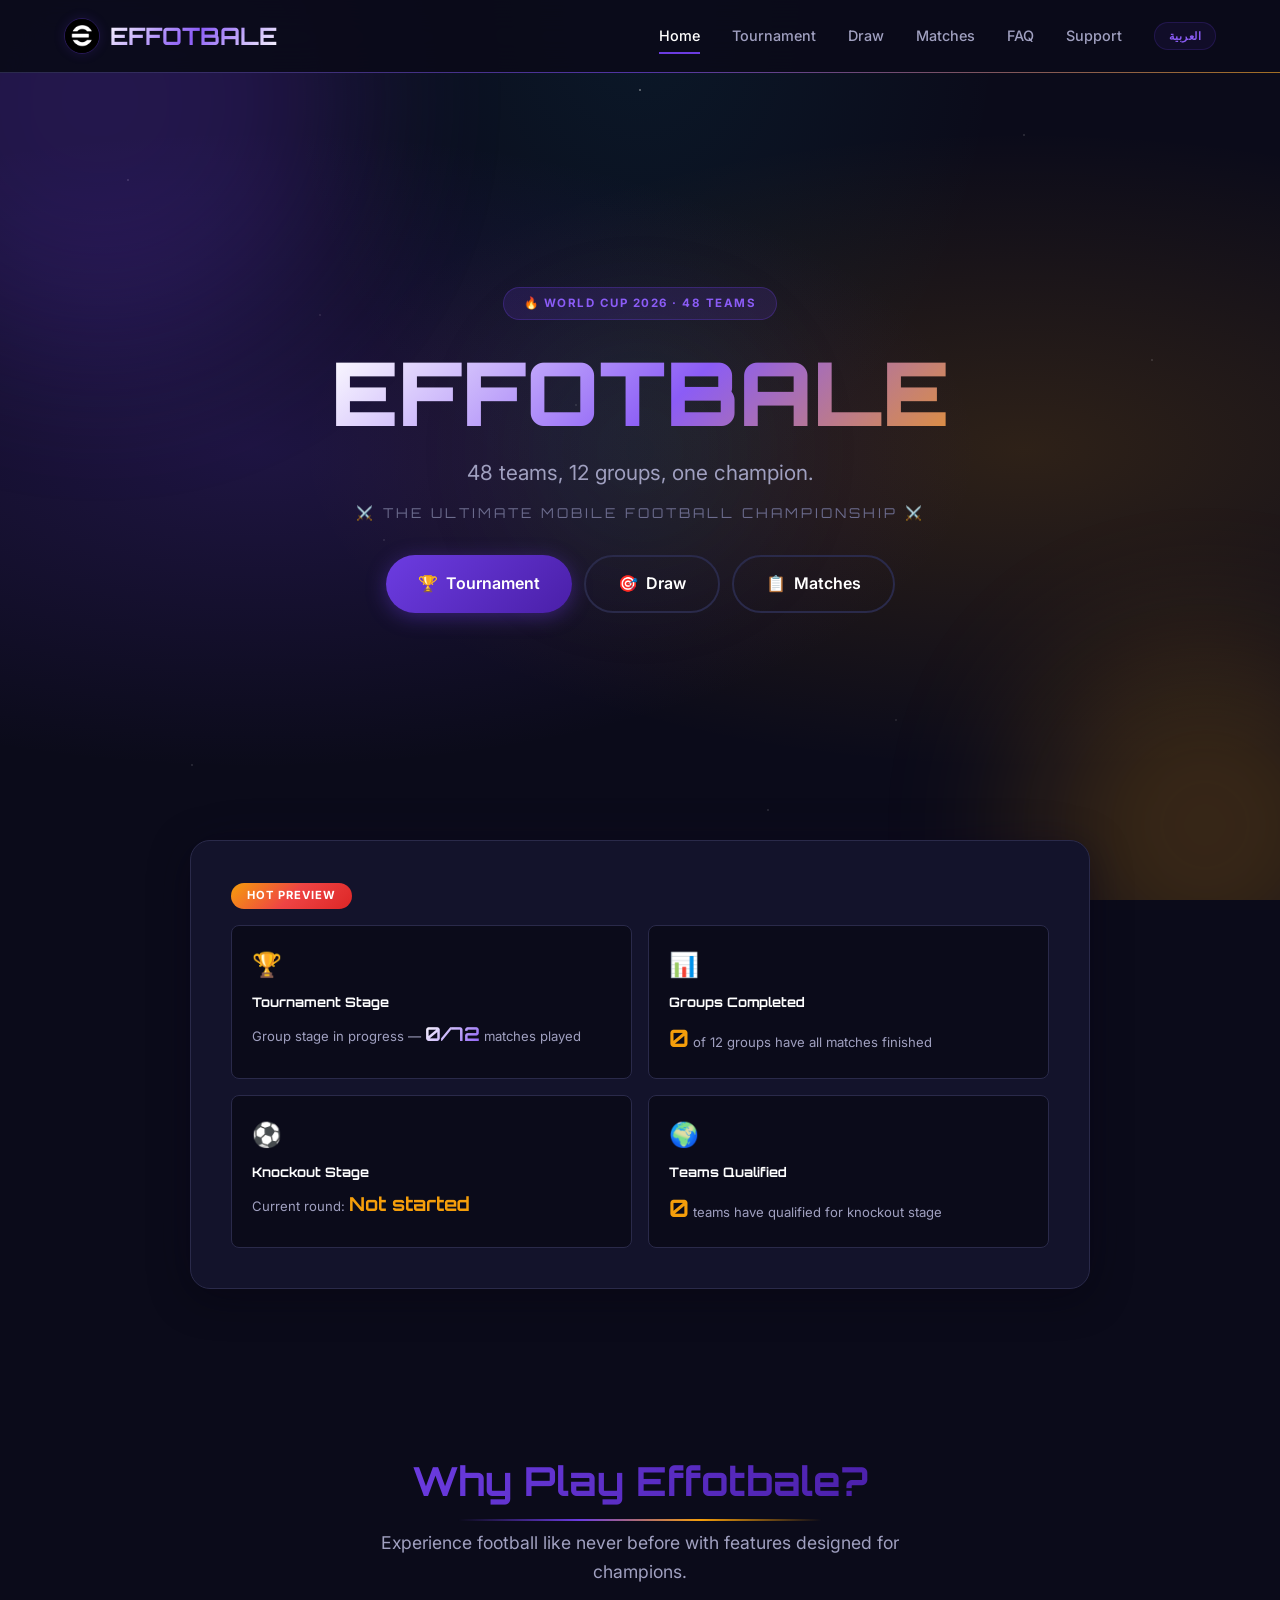
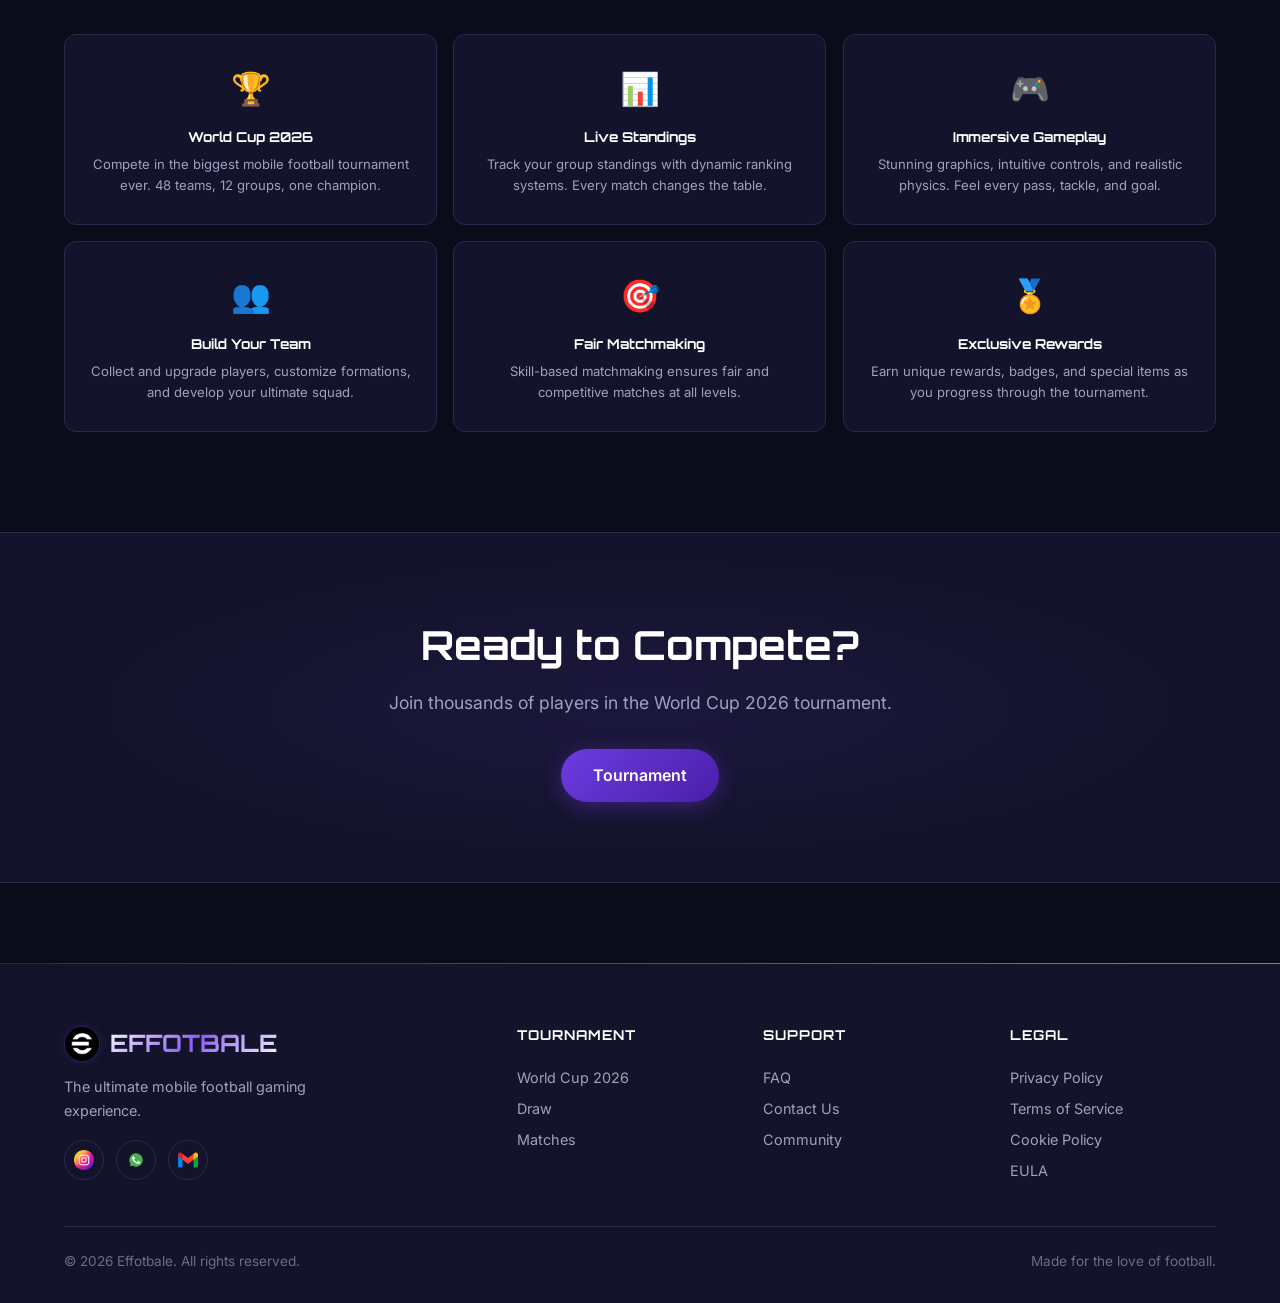
==== index.html @ e411f0b4 "gg" ====
<!DOCTYPE html>
<html lang="en">
<head>
  <meta charset="UTF-8">
  <meta name="viewport" content="width=device-width, initial-scale=1.0">
  <meta name="description" content="Effotbale - The ultimate mobile football game. Compete in the World Cup 2026 tournament.">
  <title>Effotbale - World Cup 2026</title>
  <link rel="stylesheet" href="css/style.css">
  <link rel="icon" href="images/site-logo.jpg">
  <style>
    .hp-hero {
      min-height: 100vh; display: flex; align-items: center; justify-content: center; text-align: center;
      position: relative; overflow: hidden;
      background:
        radial-gradient(ellipse at 20% 50%, rgba(108,60,225,0.2) 0%, transparent 50%),
        radial-gradient(ellipse at 80% 50%, rgba(245,158,11,0.15) 0%, transparent 50%),
        radial-gradient(ellipse at 50% 0%, rgba(6,182,212,0.08) 0%, transparent 40%),
        var(--bg-dark);
    }
    .hp-hero::before {
      content: ''; position: absolute; inset: 0;
      background-image:
        radial-gradient(1px 1px at 10% 20%, rgba(255,255,255,0.5), transparent),
        radial-gradient(1px 1px at 30% 60%, rgba(255,255,255,0.3), transparent),
        radial-gradient(1.5px 1.5px at 50% 10%, rgba(255,255,255,0.6), transparent),
        radial-gradient(1px 1px at 70% 80%, rgba(255,255,255,0.3), transparent),
        radial-gradient(1px 1px at 90% 40%, rgba(255,255,255,0.4), transparent),
        radial-gradient(1.5px 1.5px at 15% 85%, rgba(255,255,255,0.2), transparent),
        radial-gradient(1px 1px at 45% 45%, rgba(255,255,255,0.3), transparent),
        radial-gradient(1px 1px at 80% 15%, rgba(255,255,255,0.4), transparent),
        radial-gradient(1.5px 1.5px at 60% 90%, rgba(255,255,255,0.2), transparent),
        radial-gradient(1px 1px at 25% 35%, rgba(255,255,255,0.3), transparent);
      animation: bgPan 30s linear infinite;
      pointer-events: none; z-index: 1;
    }
    .hp-hero .container { position: relative; z-index: 3; }
    .hp-hero h1 {
      font-family: 'Orbitron', sans-serif;
      font-size: clamp(2.5rem, 8vw, 5.5rem); font-weight: 900; line-height: 1.1; margin-bottom: 16px;
      background: linear-gradient(135deg, #fff 0%, var(--primary-light) 30%, var(--secondary) 60%, #fff 100%);
      background-size: 200% auto;
      -webkit-background-clip: text; -webkit-text-fill-color: transparent; background-clip: text;
      animation: shimmerText 4s linear infinite;
    }
    .hp-hero .hero-subtitle {
      font-size: clamp(1rem, 2.5vw, 1.3rem); color: var(--text-secondary); max-width: 600px; margin: 0 auto 12px;
    }
    .hp-hero .hero-tagline {
      font-size: clamp(0.7rem, 1.5vw, 0.85rem);
      color: var(--text-muted);
      margin-bottom: 32px;
      letter-spacing: 3px;
      text-transform: uppercase;
      font-family: 'Orbitron', sans-serif;
    }
    .hp-hero .glow-orb { position: absolute; border-radius: 50%; filter: blur(80px); pointer-events: none; z-index: 1; }
    .hp-hero .glow-orb.g1 { width: 500px; height: 500px; background: var(--primary); top: -150px; left: -150px; opacity: 0.25; animation: float 8s ease-in-out infinite; }
    .hp-hero .glow-orb.g2 { width: 350px; height: 350px; background: var(--secondary); bottom: -100px; right: -100px; opacity: 0.2; animation: float 10s ease-in-out infinite reverse; }
    .hp-hero .glow-orb.g3 { width: 200px; height: 200px; background: var(--accent); top: 50%; left: 50%; transform: translate(-50%,-50%); opacity: 0.1; animation: float 6s ease-in-out infinite; }
    .hp-hero .hero-badge {
      display: inline-flex; align-items: center; gap: 8px;
      background: rgba(108,60,225,0.15); border: 1px solid rgba(108,60,225,0.3);
      padding: 6px 20px; border-radius: 50px;
      font-size: 0.72rem; font-weight: 700; text-transform: uppercase; letter-spacing: 1.5px;
      color: var(--primary-light); margin-bottom: 24px;
      animation: glowPulse 3s ease-in-out infinite;
    }
    .hero-buttons { display: flex; gap: 12px; justify-content: center; flex-wrap: wrap; }
    .hero-buttons .btn { position: relative; overflow: hidden; }
    .hero-buttons .btn::after {
      content: ''; position: absolute; inset: 0;
      background: linear-gradient(90deg, transparent, rgba(255,255,255,0.1), transparent);
      transform: translateX(-100%);
    }
    .hero-buttons .btn:hover::after { transform: translateX(100%); transition: transform 0.6s ease; }
    .hot-preview {
      background: var(--bg-card); border: 1px solid var(--border-color); border-radius: var(--radius-lg);
      padding: 40px; margin: -60px auto 60px; max-width: 900px; position: relative; z-index: 4;
      animation: fadeSlideIn 0.6s ease 0.3s both;
      box-shadow: 0 8px 40px rgba(0,0,0,0.4), 0 0 60px rgba(108,60,225,0.05);
    }
    .hot-preview .hp-badge {
      display: inline-flex; align-items: center; gap: 6px;
      background: var(--gradient-fire); color: white; padding: 4px 16px;
      border-radius: 50px; font-size: 0.7rem; font-weight: 700;
      text-transform: uppercase; letter-spacing: 1px; margin-bottom: 16px;
    }
    .hot-preview .hp-grid { display: grid; grid-template-columns: 1fr 1fr; gap: 16px; }
    .hot-preview .hp-item {
      background: var(--bg-dark); border: 1px solid var(--border-color);
      border-radius: var(--radius-sm); padding: 20px;
      transition: all 0.3s ease; position: relative; overflow: hidden;
    }
    .hot-preview .hp-item::before {
      content: ''; position: absolute; top: 0; left: 0; right: 0; height: 2px;
      background: linear-gradient(90deg, transparent, var(--primary), transparent);
      transform: translateX(-100%); transition: transform 0.5s ease;
    }
    .hot-preview .hp-item:hover::before { transform: translateX(100%); }
    .hot-preview .hp-item:hover { border-color: var(--primary); transform: translateY(-3px); box-shadow: 0 8px 24px rgba(108,60,225,0.1); }
    .hot-preview .hp-item h4 { font-family: 'Orbitron', sans-serif; font-size: 0.82rem; margin-bottom: 6px; color: var(--text-primary); }
    .hot-preview .hp-item p { color: var(--text-secondary); font-size: 0.82rem; margin: 0; }
    .hot-preview .hp-item .hp-stat { color: var(--secondary); font-weight: 700; font-family: 'Orbitron', sans-serif; font-size: 1.2rem; }
    .hot-preview .hp-icon { font-size: 1.5rem; margin-bottom: 8px; display: block; }
    .hp-features-alt {
      display: grid; grid-template-columns: repeat(3, 1fr); gap: 16px; margin-top: 32px;
    }
    .hp-features-alt .hp-fa-item {
      background: var(--bg-card); border: 1px solid var(--border-color); border-radius: var(--radius-md);
      padding: 28px 20px; text-align: center;
      transition: transform 0.3s ease, box-shadow 0.3s ease, border-color 0.3s ease;
      position: relative; overflow: hidden;
    }
    .hp-features-alt .hp-fa-item::after {
      content: ''; position: absolute; top: -50%; left: -50%; width: 200%; height: 200%;
      background: radial-gradient(circle, rgba(108,60,225,0.05) 0%, transparent 60%);
      opacity: 0; transition: opacity 0.3s ease;
    }
    .hp-features-alt .hp-fa-item:hover::after { opacity: 1; }
    .hp-features-alt .hp-fa-item:hover { border-color: var(--primary); transform: translateY(-6px); box-shadow: 0 12px 40px rgba(108,60,225,0.15); }
    .hp-features-alt .hp-fa-icon { font-size: 2rem; margin-bottom: 12px; display: block; position: relative; z-index: 1; }
    .hp-features-alt .hp-fa-item h4 { font-family: 'Orbitron', sans-serif; font-size: 0.85rem; margin-bottom: 6px; position: relative; z-index: 1; }
    .hp-features-alt .hp-fa-item p { color: var(--text-secondary); font-size: 0.82rem; margin: 0; position: relative; z-index: 1; }
    .cta-section { position: relative; overflow: hidden; }
    .cta-section::before {
      content: ''; position: absolute; inset: 0;
      background: radial-gradient(ellipse at center, rgba(108,60,225,0.1) 0%, transparent 60%);
      animation: glowPulse 4s ease-in-out infinite;
    }
    .cta-section .container { position: relative; z-index: 1; }
    @media (max-width: 768px) {
      .hot-preview .hp-grid, .hp-features-alt { grid-template-columns: 1fr; }
      .hot-preview { padding: 24px; margin-top: -40px; }
      .hp-hero .glow-orb.g1 { width: 300px; height: 300px; }
      .hp-hero .glow-orb.g2 { width: 200px; height: 200px; }
    }
  </style>
</head>
<body>
  <a href="#main-content" class="skip-link">Skip to main content</a>

  <nav class="navbar" role="navigation" aria-label="Main navigation">
    <div class="container">
      <a href="index.html" class="nav-logo" aria-label="Effotbale Home">
        <img src="images/site-logo.jpg" alt="Effotbale" class="nav-logo-img">
        <span class="nav-logo-text">EFFOTBALE</span>
      </a>
      <div class="nav-links" id="navLinks">
        <a href="index.html" class="active" data-i18n="nav.home">Home</a>
        <a href="tournament.html" data-i18n="nav.tournament">Tournament</a>
        <a href="draw.html" data-i18n="nav.draw">Draw</a>
        <a href="classement.html" data-i18n="nav.matches">Matches</a>
        <a href="faq.html" data-i18n="nav.faq">FAQ</a>
        <a href="support.html" data-i18n="nav.support">Support</a>
        <span class="nav-links-right">
          <button class="lang-toggle" id="langToggle">العربية</button>
        </span>
      </div>
      <button class="mobile-toggle" id="mobileToggle" aria-label="Toggle navigation menu" aria-expanded="false">
        <span></span><span></span><span></span>
      </button>
    </div>
  </nav>

  <main id="main-content" class="page-fade">
    <section class="hp-hero" aria-label="Hero section">
      <div class="glow-orb g1"></div>
      <div class="glow-orb g2"></div>
      <div class="glow-orb g3"></div>
      <div class="container">
        <div class="hero-badge anim-scale-in">🔥 WORLD CUP 2026 · 48 TEAMS</div>
        <h1 class="anim-tilt-in">EFFOTBALE</h1>
        <p class="hero-subtitle anim-slide-up stagger-1" data-i18n="tournament.subtitle">48 teams, 12 groups, one champion.</p>
        <p class="hero-tagline anim-fade-slide stagger-2">⚔️ The Ultimate Mobile Football Championship ⚔️</p>
        <div class="hero-buttons anim-slide-up stagger-3">
          <a href="tournament.html" class="btn btn-primary">🏆 <span data-i18n="nav.tournament">View Tournament</span></a>
          <a href="draw.html" class="btn btn-secondary">🎯 <span data-i18n="nav.draw">View Draw</span></a>
          <a href="classement.html" class="btn btn-secondary" style="background:transparent;border-color:var(--border-color);">📋 <span data-i18n="nav.matches">Matches</span></a>
        </div>
      </div>
    </section>

    <section class="container hot-preview reveal" aria-label="Hot preview" id="hotPreviewSection">
      <div class="hp-badge" data-i18n="hotPreview">🔥 HOT PREVIEW</div>
        <div class="hp-grid reveal-stagger" id="hotPreviewGrid">
        <div class="hp-item anim-slide-up card-hover-glow">
          <span class="hp-icon">🏆</span>
          <h4 data-i18n="hpTournament">Tournament Stage</h4>
          <p><span data-i18n="hpGroupProgress">Group stage in progress</span> — <span class="hp-stat stat-number" id="hpGroupProgress">0/72</span> <span data-i18n="hpMatchesPlayed">matches played</span></p>
        </div>
        <div class="hp-item anim-slide-up stagger-1 card-hover-glow">
          <span class="hp-icon">📊</span>
          <h4 data-i18n="hpGroupsDone">Groups Completed</h4>
          <p><span class="hp-stat" id="hpFinishedGroups" style="font-size:1.5rem;">0</span> <span data-i18n="hpGroupsOf">of 12 groups</span></p>
        </div>
        <div class="hp-item anim-slide-up stagger-2 card-hover-glow">
          <span class="hp-icon">⚽</span>
          <h4 data-i18n="hpKnockout">Knockout Stage</h4>
          <p><span data-i18n="hpKnockoutRound">Current round</span>: <span class="hp-stat" id="hpKnockoutRound">Not started</span></p>
        </div>
        <div class="hp-item anim-slide-up stagger-3 card-hover-glow">
          <span class="hp-icon">🌍</span>
          <h4 data-i18n="hpTeamsQualified">Teams Qualified</h4>
          <p><span class="hp-stat" id="hpQualifiedTeams" style="font-size:1.5rem;">0</span> <span data-i18n="hpTeamsQualifiedDesc">qualified</span></p>
        </div>
      </div>
    </section>

    <section class="features" aria-label="Game features">
      <div class="container">
        <h2 class="section-title" data-i18n="features.title">Why Play Effotbale?</h2>
        <p class="section-subtitle" data-i18n="features.subtitle">Experience football like never before with features designed for champions.</p>
        <div class="hp-features-alt">
          <div class="hp-fa-item anim-tilt-in card-hover-glow"><div class="hp-fa-icon">🏆</div><h4 data-i18n="tournament.title">World Cup 2026</h4><p>Compete in the biggest mobile football tournament ever. 48 teams, 12 groups, one champion.</p></div>
          <div class="hp-fa-item anim-tilt-in stagger-1 card-hover-glow"><div class="hp-fa-icon">📊</div><h4>Live Standings</h4><p>Track your group standings with dynamic ranking systems. Every match changes the table.</p></div>
          <div class="hp-fa-item anim-tilt-in stagger-2 card-hover-glow"><div class="hp-fa-icon">🎮</div><h4>Immersive Gameplay</h4><p>Stunning graphics, intuitive controls, and realistic physics. Feel every pass, tackle, and goal.</p></div>
          <div class="hp-fa-item anim-tilt-in stagger-3 card-hover-glow"><div class="hp-fa-icon">👥</div><h4>Build Your Team</h4><p>Collect and upgrade players, customize formations, and develop your ultimate squad.</p></div>
          <div class="hp-fa-item anim-tilt-in stagger-4 card-hover-glow"><div class="hp-fa-icon">🎯</div><h4>Fair Matchmaking</h4><p>Skill-based matchmaking ensures fair and competitive matches at all levels.</p></div>
          <div class="hp-fa-item anim-tilt-in stagger-5 card-hover-glow"><div class="hp-fa-icon">🏅</div><h4>Exclusive Rewards</h4><p>Earn unique rewards, badges, and special items as you progress through the tournament.</p></div>
        </div>
      </div>
    </section>

    <section class="cta-section reveal" aria-label="Call to action">
      <div class="container">
        <h2 class="anim-fade-slide" data-i18n="cta.title">Ready to Compete?</h2>
        <p class="anim-fade-slide stagger-1" data-i18n="cta.desc">Join thousands of players in the World Cup 2026 tournament.</p>
        <a href="tournament.html" class="btn btn-primary anim-pulse-glow" style="animation:scalePulse 2s ease-in-out infinite;" data-i18n="nav.tournament">🏆 View Tournament</a>
      </div>
    </section>
  </main>

  <footer class="footer" role="contentinfo">
    <div class="container">
      <div class="footer-grid">
        <div class="footer-brand">
          <a href="index.html" class="nav-logo"><img src="images/site-logo.jpg" alt="Effotbale" class="nav-logo-img"> <span class="nav-logo-text">EFFOTBALE</span></a>
          <p>The ultimate mobile football gaming experience.</p>
          <div class="footer-social">
            <a href="https://instagram.com/mr_gt100" target="_blank" rel="noopener" aria-label="Instagram"><img src="images/instagram.png" alt="Instagram" style="width:20px;height:20px;border-radius:4px;"></a>
            <a href="https://wa.me/212783860620" target="_blank" rel="noopener" aria-label="WhatsApp"><img src="images/whatsapp.png" alt="WhatsApp" style="width:20px;height:20px;border-radius:4px;"></a>
            <a href="mailto:esportsma2026@gmail.com" aria-label="Gmail"><img src="images/gmail.png" alt="Gmail" style="width:20px;height:20px;border-radius:4px;"></a>
          </div>
        </div>
        <div class="footer-links">
          <h4 data-i18n="nav.tournament">Tournament</h4>
          <a href="tournament.html">World Cup 2026</a>
          <a href="draw.html" data-i18n="nav.draw">Draw</a>
          <a href="classement.html" data-i18n="nav.matches">Matches</a>
        </div>
        <div class="footer-links">
          <h4 data-i18n="nav.support">Support</h4>
          <a href="faq.html" data-i18n="nav.faq">FAQ</a>
          <a href="support.html">Contact Us</a>
          <a href="#">Community</a>
        </div>
        <div class="footer-links">
          <h4>Legal</h4>
          <a href="#">Privacy Policy</a>
          <a href="#">Terms of Service</a>
          <a href="#">Cookie Policy</a>
          <a href="#">EULA</a>
        </div>
      </div>
      <div class="footer-bottom">
        <p>&copy; 2026 Effotbale. <span data-i18n="footer.rights">All rights reserved.</span></p>
        <p data-i18n="footer.tagline">Made for the love of football.</p>
      </div>
    </div>
  </footer>

  <script src="js/languages.js"></script>
  <script src="js/db.js"></script>
  <script src="js/main.js"></script>
  <script src="js/effects.js"></script>
  <script>
    (function () {
      function t(key) {
        return typeof EffotbaleLang !== 'undefined' ? EffotbaleLang.t(key) : key;
      }

      function updateHotPreview() {
        var matches = EffotbaleDB.getMatchResults();
        var draw = EffotbaleDB.getDraw();
        var ko = EffotbaleDB.getKnockoutData();
        var lang = typeof EffotbaleLang !== 'undefined' ? EffotbaleLang.getLang() : 'en';

        var totalPlayed = matches.filter(function (m) { return m.status === 'finished'; }).length;
        document.getElementById('hpGroupProgress').textContent = totalPlayed + '/72';

        if (draw) {
          var groupKeys = Object.keys(draw).sort();
          var finishedGroups = 0;
          groupKeys.forEach(function (key) {
            var gMatches = matches.filter(function (m) { return m.group === key; });
            if (gMatches.length > 0 && gMatches.every(function (m) { return m.status === 'finished'; })) {
              finishedGroups++;
            }
          });
          document.getElementById('hpFinishedGroups').textContent = finishedGroups;
          if (finishedGroups === 12) {
            ko = EffotbaleDB.computeKnockoutProgression();
          }
        }

        var roundMap = {
          r32: lang === 'ar' ? 'دور الـ32' : 'Round of 32',
          r16: lang === 'ar' ? 'دور الـ16' : 'Round of 16',
          qf: lang === 'ar' ? 'ربع النهائي' : 'Quarter Finals',
          sf: lang === 'ar' ? 'نصف النهائي' : 'Semi Finals',
          final: lang === 'ar' ? 'النهائي' : 'Final'
        };
        var currentRound = t('hpNotStarted');
        var qualified = 0;
        var roundTeamCount = { r32: 32, r16: 16, qf: 8, sf: 4, final: 2 };
        if (ko) {
          var order = ['r32', 'r16', 'qf', 'sf', 'final'];
          for (var i = 0; i < order.length; i++) {
            if (ko[order[i]] && ko[order[i]].length > 0) {
              currentRound = roundMap[order[i]];
              qualified = roundTeamCount[order[i]] || (ko[order[i]].length * 2);
              var allDone = ko[order[i]].every(function (m) { return m.status === 'finished'; });
              if (allDone && i < order.length - 1 && ko[order[i + 1]]) { continue; }
              break;
            }
          }
        }
        document.getElementById('hpKnockoutRound').textContent = currentRound;

        var qt = EffotbaleDB.getQualifiedTeams();
        document.getElementById('hpQualifiedTeams').textContent = qt ? qt.totalQualified : 0;
      }

      updateHotPreview();
      setInterval(updateHotPreview, 5000);
      document.addEventListener('languageChanged', updateHotPreview);
      document.addEventListener('effotbaleUpdate', updateHotPreview);
      window.addEventListener('storage', function (e) {
        if (e.key && e.key.indexOf('effotbale_') === 0) updateHotPreview();
      });
    })();
  </script>
</body>
</html>
---- css/style.css ----
@import url('https://fonts.googleapis.com/css2?family=Inter:wght@300;400;500;600;700;800;900&family=Orbitron:wght@400;500;600;700;800;900&family=Press+Start+2P&display=swap');

:root {
  --primary: #6C3CE1;
  --primary-dark: #4A1FA8;
  --primary-light: #8B5CF6;
  --secondary: #F59E0B;
  --secondary-dark: #D97706;
  --accent: #10B981;
  --accent-glow: rgba(16, 185, 129, 0.3);
  --bg-dark: #0B0B1A;
  --bg-card: #13132B;
  --bg-card-hover: #1A1A3A;
  --bg-nav: rgba(11, 11, 26, 0.95);
  --text-primary: #FFFFFF;
  --text-secondary: #A0A0C0;
  --text-muted: #6B6B8D;
  --border-color: #2A2A4A;
  --border-glow: rgba(108, 60, 225, 0.3);
  --danger: #EF4444;
  --success: #10B981;
  --warning: #F59E0B;
  --gradient-1: linear-gradient(135deg, #6C3CE1, #4A1FA8);
  --gradient-2: linear-gradient(135deg, #F59E0B, #EF4444);
  --gradient-3: linear-gradient(135deg, #10B981, #6C3CE1);
  --gradient-hero: linear-gradient(135deg, #0B0B1A 0%, #1A0A3A 50%, #0B0B1A 100%);
  --gradient-fire: linear-gradient(135deg, #F59E0B, #EF4444, #DC2626);
  --gradient-neon: linear-gradient(135deg, #06B6D4, #8B5CF6);
  --shadow-card: 0 4px 24px rgba(0, 0, 0, 0.3);
  --shadow-glow: 0 0 30px rgba(108, 60, 225, 0.15);
  --shadow-glow-gold: 0 0 30px rgba(245, 158, 11, 0.2);
  --radius-sm: 8px;
  --radius-md: 12px;
  --radius-lg: 20px;
  --radius-xl: 28px;
  --transition: all 0.3s cubic-bezier(0.4, 0, 0.2, 1);
}

*, *::before, *::after {
  margin: 0;
  padding: 0;
  box-sizing: border-box;
}

html {
  scroll-behavior: smooth;
  font-size: 16px;
}

body {
  font-family: 'Inter', sans-serif;
  background: var(--bg-dark);
  color: var(--text-primary);
  line-height: 1.6;
  overflow-x: hidden;
  min-height: 100vh;
  position: relative;
}
body::before {
  content: '';
  position: fixed;
  top: 0; left: 0; right: 0; bottom: 0;
  background:
    radial-gradient(circle at 15% 20%, rgba(108, 60, 225, 0.03) 0%, transparent 50%),
    radial-gradient(circle at 85% 80%, rgba(245, 158, 11, 0.02) 0%, transparent 50%);
  pointer-events: none;
  z-index: 0;
}

a {
  text-decoration: none;
  color: inherit;
}

ul { list-style: none; }

img { max-width: 100%; display: block; }

.container {
  max-width: 1200px;
  margin: 0 auto;
  padding: 0 24px;
}

.section-title {
  font-family: 'Orbitron', sans-serif;
  font-size: 2.5rem;
  font-weight: 700;
  text-align: center;
  margin-bottom: 1rem;
  background: var(--gradient-1);
  -webkit-background-clip: text;
  -webkit-text-fill-color: transparent;
  background-clip: text;
  position: relative;
  display: inline-block;
  left: 50%;
  transform: translateX(-50%);
}
.section-title::after {
  content: '';
  position: absolute;
  bottom: -8px;
  left: 10%;
  right: 10%;
  height: 2px;
  background: linear-gradient(90deg, transparent, var(--primary), var(--secondary), transparent);
  border-radius: 2px;
}

.section-subtitle {
  text-align: center;
  color: var(--text-secondary);
  font-size: 1.1rem;
  margin-bottom: 3rem;
  max-width: 600px;
  margin-left: auto;
  margin-right: auto;
}

.btn {
  display: inline-flex;
  align-items: center;
  gap: 8px;
  padding: 14px 32px;
  border-radius: 50px;
  font-family: 'Inter', sans-serif;
  font-weight: 600;
  font-size: 1rem;
  cursor: pointer;
  transition: var(--transition);
  border: none;
  text-decoration: none;
}

.btn-primary {
  background: var(--gradient-1);
  color: white;
  box-shadow: 0 4px 20px rgba(108, 60, 225, 0.4);
}

.btn-primary:hover {
  transform: translateY(-2px);
  box-shadow: 0 8px 30px rgba(108, 60, 225, 0.6);
}

.btn-secondary {
  background: transparent;
  color: var(--text-primary);
  border: 2px solid var(--border-color);
}

.btn-secondary:hover {
  border-color: var(--primary);
  background: rgba(108, 60, 225, 0.1);
}

.btn-gold {
  background: var(--gradient-2);
  color: white;
  box-shadow: 0 4px 20px rgba(245, 158, 11, 0.4);
}

.btn-gold:hover {
  transform: translateY(-2px);
  box-shadow: 0 8px 30px rgba(245, 158, 11, 0.6);
}

.btn-sm {
  padding: 8px 20px;
  font-size: 0.875rem;
}

/* Navbar */
.navbar {
  position: fixed;
  top: 0;
  left: 0;
  right: 0;
  z-index: 1000;
  background: var(--bg-nav);
  backdrop-filter: blur(20px);
  -webkit-backdrop-filter: blur(20px);
  border-bottom: 1px solid var(--border-color);
  transition: var(--transition);
}
.navbar::before {
  content: '';
  position: absolute;
  bottom: -1px;
  left: 0;
  right: 0;
  height: 1px;
  background: linear-gradient(90deg, transparent, var(--primary), var(--secondary), var(--primary), transparent);
  background-size: 200% 100%;
  animation: shimmerText 4s linear infinite;
  opacity: 0.6;
}

.navbar .container {
  display: flex;
  align-items: center;
  justify-content: space-between;
  height: 72px;
}

.nav-logo {
  display: flex;
  align-items: center;
  gap: 10px;
  font-family: 'Orbitron', sans-serif;
  font-weight: 700;
  font-size: 1.5rem;
  color: var(--text-primary);
  transition: transform 0.3s ease;
}
.nav-logo:hover {
  transform: scale(1.03);
}
.nav-logo:hover .nav-logo-img {
  box-shadow: 0 0 20px rgba(108, 60, 225, 0.4);
  border-color: var(--primary);
}
.nav-logo-text {
  background: linear-gradient(135deg, #fff 0%, var(--primary-light) 50%, #fff 100%);
  -webkit-background-clip: text;
  -webkit-text-fill-color: transparent;
  background-clip: text;
}

.nav-logo .logo-icon {
  width: 40px;
  height: 40px;
  background: var(--gradient-1);
  border-radius: var(--radius-sm);
  display: flex;
  align-items: center;
  justify-content: center;
  font-size: 1.2rem;
}

.nav-links {
  display: flex;
  align-items: center;
  gap: 32px;
}

.nav-links a {
  color: var(--text-secondary);
  font-weight: 500;
  font-size: 0.9rem;
  transition: var(--transition);
  position: relative;
  padding: 4px 0;
}

.nav-links a::after {
  content: '';
  position: absolute;
  bottom: -2px;
  left: 0;
  width: 0;
  height: 2px;
  background: var(--primary);
  transition: var(--transition);
}

.nav-links a:hover,
.nav-links a.active {
  color: var(--text-primary);
}

.nav-links a:hover::after,
.nav-links a.active::after {
  width: 100%;
}

.nav-download {
  background: var(--gradient-1);
  color: white !important;
  padding: 10px 24px !important;
  border-radius: 50px;
  font-weight: 600 !important;
}

.nav-download::after { display: none !important; }

.nav-download:hover {
  transform: translateY(-2px);
  box-shadow: 0 4px 20px rgba(108, 60, 225, 0.4);
}

.mobile-toggle {
  display: none;
  flex-direction: column;
  gap: 5px;
  cursor: pointer;
  background: none;
  border: none;
  padding: 6px;
  border-radius: 6px;
  transition: var(--transition);
}
.mobile-toggle:hover {
  background: rgba(108,60,225,0.1);
}
.mobile-toggle span {
  width: 28px;
  height: 2px;
  background: var(--text-primary);
  transition: var(--transition);
  border-radius: 2px;
}

/* Footer */
.footer {
  background: var(--bg-card);
  border-top: 1px solid var(--border-color);
  padding: 60px 0 30px;
  margin-top: 80px;
  position: relative;
}
.footer::before {
  content: '';
  position: absolute;
  top: -1px;
  left: 0;
  right: 0;
  height: 1px;
  background: linear-gradient(90deg, transparent, var(--primary), var(--secondary), var(--primary), transparent);
  background-size: 200% 100%;
  animation: shimmerText 4s linear infinite;
  opacity: 0.7;
}

.footer-grid {
  display: grid;
  grid-template-columns: 2fr 1fr 1fr 1fr;
  gap: 40px;
  margin-bottom: 40px;
}

.footer-brand p {
  color: var(--text-secondary);
  margin-top: 12px;
  font-size: 0.9rem;
  line-height: 1.7;
  max-width: 300px;
}

.footer h4 {
  font-family: 'Orbitron', sans-serif;
  font-size: 0.85rem;
  margin-bottom: 16px;
  color: var(--text-primary);
  text-transform: uppercase;
  letter-spacing: 1px;
}

.footer-links a {
  display: block;
  color: var(--text-secondary);
  font-size: 0.9rem;
  padding: 4px 0;
  transition: var(--transition);
}

.footer-links a:hover {
  color: var(--primary-light);
  padding-left: 4px;
}

.footer-social {
  display: flex;
  gap: 12px;
  margin-top: 16px;
}

.footer-social a {
  width: 40px;
  height: 40px;
  border-radius: 50%;
  border: 1px solid var(--border-color);
  display: flex;
  align-items: center;
  justify-content: center;
  color: var(--text-secondary);
  transition: var(--transition);
  font-size: 1rem;
  text-decoration: none;
}
.footer-social a img {
  transition: transform 0.3s ease;
}
.footer-social a:hover img {
  transform: scale(1.15);
}

.footer-social a:hover {
  border-color: var(--primary);
  color: var(--primary);
  background: rgba(108, 60, 225, 0.1);
  transform: translateY(-3px) scale(1.1);
  box-shadow: 0 4px 20px rgba(108, 60, 225, 0.2);
}

.footer-bottom {
  border-top: 1px solid var(--border-color);
  padding-top: 24px;
  display: flex;
  justify-content: space-between;
  align-items: center;
  flex-wrap: wrap;
  gap: 12px;
}

.footer-bottom p {
  color: var(--text-muted);
  font-size: 0.85rem;
}

/* Page Header */
.page-header {
  padding: 140px 0 60px;
  text-align: center;
  position: relative;
  overflow: hidden;
}
.page-header::before {
  content: '';
  position: absolute;
  top: -50%;
  left: -50%;
  width: 200%;
  height: 200%;
  background:
    radial-gradient(circle at 30% 50%, rgba(108, 60, 225, 0.12) 0%, transparent 50%),
    radial-gradient(circle at 70% 50%, rgba(245, 158, 11, 0.08) 0%, transparent 50%);
  animation: bgPan 8s ease-in-out infinite alternate;
  pointer-events: none;
}
.page-header::after {
  content: '';
  position: absolute;
  bottom: 0;
  left: 10%;
  right: 10%;
  height: 1px;
  background: linear-gradient(90deg, transparent, var(--primary), var(--secondary), transparent);
  opacity: 0.5;
}
.page-header h1 {
  font-family: 'Orbitron', sans-serif;
  font-size: 3rem;
  font-weight: 800;
  margin-bottom: 12px;
  position: relative;
  text-shadow: 0 0 40px rgba(108, 60, 225, 0.15);
}
.page-header p {
  color: var(--text-secondary);
  font-size: 1.1rem;
  max-width: 500px;
  margin: 0 auto;
  position: relative;
}

/* Hero Section */
.hero {
  min-height: 100vh;
  display: flex;
  align-items: center;
  padding: 120px 0 80px;
  position: relative;
  overflow: hidden;
  background: var(--gradient-hero);
}

.hero::before {
  content: '';
  position: absolute;
  top: 0;
  left: 0;
  right: 0;
  bottom: 0;
  background:
    radial-gradient(circle at 20% 50%, rgba(108, 60, 225, 0.15) 0%, transparent 50%),
    radial-gradient(circle at 80% 50%, rgba(245, 158, 11, 0.1) 0%, transparent 50%);
  pointer-events: none;
}

.hero-particles {
  position: absolute;
  top: 0;
  left: 0;
  right: 0;
  bottom: 0;
  overflow: hidden;
  pointer-events: none;
}

.hero-particle {
  position: absolute;
  width: 4px;
  height: 4px;
  background: var(--primary-light);
  border-radius: 50%;
  opacity: 0.3;
}

.hero .container {
  display: grid;
  grid-template-columns: 1fr 1fr;
  gap: 60px;
  align-items: center;
  position: relative;
  z-index: 1;
}

.hero-content h1 {
  font-family: 'Orbitron', sans-serif;
  font-size: 3.5rem;
  font-weight: 900;
  line-height: 1.15;
  margin-bottom: 20px;
}

.hero-content h1 span {
  background: var(--gradient-1);
  -webkit-background-clip: text;
  -webkit-text-fill-color: transparent;
  background-clip: text;
}

.hero-content p {
  color: var(--text-secondary);
  font-size: 1.15rem;
  line-height: 1.8;
  margin-bottom: 32px;
  max-width: 500px;
}

.hero-buttons {
  display: flex;
  gap: 16px;
  flex-wrap: wrap;
}

.hero-stats {
  display: flex;
  gap: 40px;
  margin-top: 40px;
  padding-top: 32px;
  border-top: 1px solid var(--border-color);
}

.hero-stat h3 {
  font-family: 'Orbitron', sans-serif;
  font-size: 2rem;
  font-weight: 700;
  color: var(--text-primary);
}

.hero-stat p {
  font-size: 0.85rem;
  color: var(--text-muted);
  margin: 0;
}

.hero-visual {
  display: flex;
  justify-content: center;
  align-items: center;
}

.hero-mockup {
  width: 340px;
  height: 520px;
  background: linear-gradient(145deg, var(--bg-card), #1E1E4A);
  border-radius: var(--radius-xl);
  border: 1px solid var(--border-color);
  display: flex;
  flex-direction: column;
  align-items: center;
  justify-content: center;
  gap: 16px;
  box-shadow: var(--shadow-glow), 0 20px 60px rgba(0, 0, 0, 0.4);
  position: relative;
  overflow: hidden;
}

.hero-mockup::before {
  content: '';
  position: absolute;
  top: -50%;
  left: -50%;
  width: 200%;
  height: 200%;
  background: conic-gradient(from 0deg, transparent, rgba(108, 60, 225, 0.1), transparent, rgba(245, 158, 11, 0.1), transparent);
  animation: rotate 8s linear infinite;
}

@keyframes rotate {
  to { transform: rotate(360deg); }
}

.hero-mockup-inner {
  position: relative;
  z-index: 1;
  text-align: center;
}

.hero-mockup-icon {
  font-size: 4rem;
  margin-bottom: 16px;
}

.hero-mockup h4 {
  font-family: 'Orbitron', sans-serif;
  font-size: 1.5rem;
}

.hero-mockup p {
  color: var(--text-secondary);
  font-size: 0.85rem;
}

/* Features Section */
.features {
  padding: 100px 0;
}

.features-grid {
  display: grid;
  grid-template-columns: repeat(3, 1fr);
  gap: 24px;
}

.feature-card {
  background: var(--bg-card);
  border: 1px solid var(--border-color);
  border-radius: var(--radius-md);
  padding: 32px;
  transition: all 0.4s ease;
  position: relative;
  overflow: hidden;
}
.feature-card::before {
  content: '';
  position: absolute;
  top: 0;
  left: 0;
  right: 0;
  height: 3px;
  background: var(--gradient-1);
  opacity: 0;
  transition: var(--transition);
}
.feature-card::after {
  content: '';
  position: absolute;
  top: -50%;
  left: -50%;
  width: 200%;
  height: 200%;
  background: radial-gradient(circle at var(--mouse-x, 50%) var(--mouse-y, 50%), rgba(108, 60, 225, 0.06) 0%, transparent 50%);
  opacity: 0;
  transition: opacity 0.3s ease;
  pointer-events: none;
}
.feature-card:hover::before {
  opacity: 1;
}
.feature-card:hover::after {
  opacity: 1;
}
.feature-card:hover {
  border-color: var(--primary);
  transform: translateY(-4px);
  box-shadow: var(--shadow-glow);
}

.feature-icon {
  width: 56px;
  height: 56px;
  border-radius: var(--radius-sm);
  background: rgba(108, 60, 225, 0.1);
  border: 1px solid rgba(108, 60, 225, 0.2);
  display: flex;
  align-items: center;
  justify-content: center;
  font-size: 1.5rem;
  margin-bottom: 20px;
}

.feature-card h3 {
  font-size: 1.2rem;
  font-weight: 600;
  margin-bottom: 8px;
}

.feature-card p {
  color: var(--text-secondary);
  font-size: 0.9rem;
  line-height: 1.7;
}

/* CTA Section */
.cta-section {
  padding: 80px 0;
  text-align: center;
  background: var(--bg-card);
  border-top: 1px solid var(--border-color);
  border-bottom: 1px solid var(--border-color);
  position: relative;
  overflow: hidden;
}
.cta-section::before {
  content: '';
  position: absolute;
  top: 0; left: 0; right: 0; bottom: 0;
  background: radial-gradient(ellipse at center, rgba(108, 60, 225, 0.06) 0%, transparent 70%);
  animation: glowPulse 4s ease-in-out infinite;
  pointer-events: none;
}
.cta-section h2 {
  font-family: 'Orbitron', sans-serif;
  font-size: 2.5rem;
  margin-bottom: 12px;
  position: relative;
}
.cta-section p {
  color: var(--text-secondary);
  margin-bottom: 32px;
  font-size: 1.1rem;
  position: relative;
}

.cta-buttons {
  display: flex;
  justify-content: center;
  gap: 16px;
  flex-wrap: wrap;
}

.store-btn {
  display: inline-flex;
  align-items: center;
  gap: 12px;
  padding: 14px 28px;
  background: white;
  color: #0B0B1A;
  border-radius: var(--radius-sm);
  font-weight: 600;
  transition: var(--transition);
}

.store-btn:hover {
  transform: translateY(-2px);
  box-shadow: 0 8px 30px rgba(255, 255, 255, 0.15);
}

.store-btn .store-icon {
  font-size: 1.5rem;
}

.store-btn .store-label {
  display: flex;
  flex-direction: column;
  align-items: flex-start;
}

.store-btn .store-label small {
  font-size: 0.65rem;
  font-weight: 400;
  opacity: 0.7;
  text-transform: uppercase;
  letter-spacing: 0.5px;
}

.store-btn .store-label span {
  font-size: 1.05rem;
  font-weight: 700;
}

/* Tournament Bracket */
.bracket-container {
  overflow-x: auto;
  padding: 20px 0;
}

.bracket {
  display: flex;
  gap: 24px;
  min-width: fit-content;
  padding: 20px;
}

.bracket-round {
  display: flex;
  flex-direction: column;
  gap: 16px;
  min-width: 220px;
}

.bracket-round-title {
  font-family: 'Orbitron', sans-serif;
  font-size: 0.8rem;
  text-transform: uppercase;
  letter-spacing: 1px;
  color: var(--text-muted);
  text-align: center;
  padding-bottom: 12px;
  border-bottom: 1px solid var(--border-color);
  margin-bottom: 8px;
}

.bracket-match {
  background: var(--bg-card);
  border: 1px solid var(--border-color);
  border-radius: var(--radius-sm);
  padding: 16px;
  transition: all 0.3s ease;
  cursor: pointer;
  position: relative;
  overflow: hidden;
}
.bracket-match::before {
  content: '';
  position: absolute;
  top: 0;
  left: 0;
  right: 0;
  height: 2px;
  background: linear-gradient(90deg, transparent, var(--primary), var(--secondary), transparent);
  opacity: 0;
  transition: var(--transition);
}
.bracket-match:hover::before {
  opacity: 1;
}
.bracket-match:hover {
  border-color: var(--primary);
  background: var(--bg-card-hover);
  box-shadow: var(--shadow-glow);
  transform: translateY(-2px) scale(1.02);
}

.bracket-match .match-teams {
  display: flex;
  flex-direction: column;
  gap: 8px;
}

.bracket-match .team {
  display: flex;
  align-items: center;
  justify-content: space-between;
  gap: 8px;
  font-size: 0.85rem;
}

.bracket-match .team.winner {
  color: var(--text-primary);
  font-weight: 600;
}

.bracket-match .team.loser {
  color: var(--text-muted);
}

.bracket-match .team .team-name {
  display: flex;
  align-items: center;
  gap: 8px;
}

.bracket-match .team .team-avatar {
  width: 24px;
  height: 24px;
  border-radius: 50%;
  background: var(--primary);
  display: flex;
  align-items: center;
  justify-content: center;
  font-size: 0.6rem;
  color: white;
  font-weight: 700;
}

.bracket-match .team .score {
  font-weight: 700;
  font-family: 'Orbitron', sans-serif;
  font-size: 0.85rem;
}

.bracket-match .match-info {
  display: flex;
  justify-content: space-between;
  align-items: center;
  margin-top: 8px;
  padding-top: 8px;
  border-top: 1px solid var(--border-color);
  font-size: 0.75rem;
  color: var(--text-muted);
}

.bracket-match .match-status {
  padding: 2px 10px;
  border-radius: 50px;
  font-size: 0.7rem;
  font-weight: 600;
  text-transform: uppercase;
}

.match-status.live {
  background: rgba(239, 68, 68, 0.15);
  color: var(--danger);
  animation: pulse 1.5s ease-in-out infinite;
}

.match-status.upcoming {
  background: rgba(245, 158, 11, 0.15);
  color: var(--warning);
}

.match-status.finished {
  background: rgba(16, 185, 129, 0.15);
  color: var(--success);
}

@keyframes pulse {
  0%, 100% { opacity: 1; }
  50% { opacity: 0.6; }
}

/* Classement / Ranking Table */
.ranking-filters {
  display: flex;
  gap: 12px;
  margin-bottom: 24px;
  flex-wrap: wrap;
}

.ranking-filters select {
  background: var(--bg-card);
  border: 1px solid var(--border-color);
  color: var(--text-primary);
  padding: 10px 20px;
  border-radius: var(--radius-sm);
  font-family: 'Orbitron', sans-serif;
  font-size: 0.8rem;
  cursor: pointer;
  transition: var(--transition);
  text-transform: uppercase;
  letter-spacing: 0.5px;
}
.ranking-filters select:hover,
.ranking-filters select:focus {
  border-color: var(--primary);
  box-shadow: 0 0 0 3px rgba(108, 60, 225, 0.1);
  outline: none;
}

.ranking-table {
  width: 100%;
  border-collapse: separate;
  border-spacing: 0 8px;
}
.ranking-table thead th {
  padding: 14px 16px;
  text-align: left;
  font-size: 0.7rem;
  font-weight: 700;
  color: var(--text-muted);
  text-transform: uppercase;
  letter-spacing: 1px;
  border-bottom: 2px solid;
  border-image: linear-gradient(90deg, var(--primary), var(--secondary)) 1;
  font-family: 'Orbitron', sans-serif;
}
.ranking-table tbody tr {
  background: var(--bg-card);
  border-radius: var(--radius-sm);
  transition: all 0.3s ease;
  cursor: pointer;
  position: relative;
  overflow: hidden;
}
.ranking-table tbody tr::before {
  content: '';
  position: absolute;
  top: 0;
  left: 0;
  width: 3px;
  height: 100%;
  background: transparent;
  transition: var(--transition);
}
.ranking-table tbody tr:hover {
  background: var(--bg-card-hover);
  transform: translateX(4px) scale(1.01);
  box-shadow: var(--shadow-glow);
}
.ranking-table tbody tr:hover::before {
  background: var(--gradient-1);
}
.ranking-table tbody td {
  padding: 16px;
  font-size: 0.9rem;
  border: none;
}

.ranking-table .rank-num {
  font-family: 'Orbitron', sans-serif;
  font-weight: 700;
  font-size: 1.1rem;
  width: 40px;
}

.ranking-table .rank-1 { color: var(--warning); }
.ranking-table .rank-2 { color: #CBD5E1; }
.ranking-table .rank-3 { color: #D97706; }

.ranking-table .team-cell {
  display: flex;
  align-items: center;
  gap: 12px;
}

.ranking-table .team-avatar {
  width: 36px;
  height: 36px;
  border-radius: 50%;
  background: var(--primary);
  display: flex;
  align-items: center;
  justify-content: center;
  font-weight: 700;
  font-size: 0.8rem;
  color: white;
}

.ranking-table .team-name {
  font-weight: 600;
}

.ranking-table .stat-positive { color: var(--success); font-weight: 600; }
.ranking-table .stat-negative { color: var(--danger); font-weight: 600; }
.ranking-table .stat-neutral { color: var(--text-primary); font-weight: 600; }

.rank-change {
  display: inline-flex;
  align-items: center;
  gap: 4px;
  font-size: 0.8rem;
  font-weight: 600;
}

.rank-change.up { color: var(--success); }
.rank-change.down { color: var(--danger); }
.rank-change.same { color: var(--text-muted); }

/* Scrollbar */
::-webkit-scrollbar { width: 8px; height: 8px; }
::-webkit-scrollbar-track { background: var(--bg-dark); }
::-webkit-scrollbar-thumb { background: rgba(108,60,225,0.3); border-radius: 4px; }
::-webkit-scrollbar-thumb:hover { background: rgba(108,60,225,0.5); }
.support-grid {
  display: grid;
  grid-template-columns: 1fr 1fr;
  gap: 24px;
  margin-bottom: 40px;
}

.support-card {
  background: var(--bg-card);
  border: 1px solid var(--border-color);
  border-radius: var(--radius-md);
  padding: 32px;
  transition: var(--transition);
  text-align: center;
}

.support-card:hover {
  border-color: var(--primary);
  transform: translateY(-4px);
  box-shadow: var(--shadow-glow);
}

.support-card .support-icon {
  width: 64px;
  height: 64px;
  border-radius: 50%;
  background: rgba(108, 60, 225, 0.1);
  border: 1px solid rgba(108, 60, 225, 0.2);
  display: flex;
  align-items: center;
  justify-content: center;
  font-size: 1.5rem;
  margin: 0 auto 16px;
}

.support-card h3 {
  font-size: 1.2rem;
  margin-bottom: 8px;
}

.support-card p {
  color: var(--text-secondary);
  font-size: 0.9rem;
  margin-bottom: 16px;
}

.support-card .btn {
  margin-top: 8px;
}

.support-channels {
  display: grid;
  grid-template-columns: repeat(3, 1fr);
  gap: 16px;
  margin-top: 24px;
}

.channel-btn {
  display: flex;
  align-items: center;
  justify-content: center;
  gap: 8px;
  padding: 16px;
  background: var(--bg-card);
  border: 1px solid var(--border-color);
  border-radius: var(--radius-sm);
  color: var(--text-secondary);
  transition: var(--transition);
  cursor: pointer;
  font-family: 'Inter', sans-serif;
  font-weight: 500;
}

.channel-btn:hover {
  border-color: var(--primary);
  color: var(--text-primary);
  background: var(--bg-card-hover);
}

/* FAQ Page */
.faq-search {
  position: relative;
  max-width: 600px;
  margin: 0 auto 40px;
}

.faq-search input {
  width: 100%;
  padding: 16px 20px 16px 48px;
  background: var(--bg-card);
  border: 1px solid var(--border-color);
  border-radius: var(--radius-md);
  color: var(--text-primary);
  font-family: 'Inter', sans-serif;
  font-size: 1rem;
  transition: var(--transition);
}

.faq-search input:focus {
  outline: none;
  border-color: var(--primary);
  box-shadow: 0 0 0 3px rgba(108, 60, 225, 0.15);
}

.faq-search .search-icon {
  position: absolute;
  left: 16px;
  top: 50%;
  transform: translateY(-50%);
  color: var(--text-muted);
  font-size: 1.2rem;
}

.faq-categories {
  display: flex;
  gap: 12px;
  margin-bottom: 32px;
  flex-wrap: wrap;
  justify-content: center;
}

.faq-category-btn {
  padding: 8px 20px;
  background: var(--bg-card);
  border: 1px solid var(--border-color);
  border-radius: 50px;
  color: var(--text-secondary);
  font-family: 'Inter', sans-serif;
  font-weight: 500;
  font-size: 0.85rem;
  cursor: pointer;
  transition: var(--transition);
}

.faq-category-btn:hover,
.faq-category-btn.active {
  border-color: var(--primary);
  color: var(--text-primary);
  background: rgba(108, 60, 225, 0.1);
}

.faq-list {
  max-width: 800px;
  margin: 0 auto;
}

.faq-item {
  background: var(--bg-card);
  border: 1px solid var(--border-color);
  border-radius: var(--radius-sm);
  margin-bottom: 12px;
  overflow: hidden;
  transition: var(--transition);
}

.faq-item:hover {
  border-color: rgba(108, 60, 225, 0.3);
}

.faq-question {
  width: 100%;
  padding: 20px 24px;
  background: none;
  border: none;
  color: var(--text-primary);
  font-family: 'Inter', sans-serif;
  font-size: 1rem;
  font-weight: 500;
  text-align: left;
  cursor: pointer;
  display: flex;
  justify-content: space-between;
  align-items: center;
  gap: 16px;
  transition: var(--transition);
}

.faq-question:hover {
  color: var(--primary-light);
}

.faq-question .faq-arrow {
  transition: var(--transition);
  font-size: 0.8rem;
  color: var(--text-muted);
  flex-shrink: 0;
}

.faq-item.active .faq-question .faq-arrow {
  transform: rotate(180deg);
  color: var(--primary);
}

.faq-answer {
  max-height: 0;
  overflow: hidden;
  transition: max-height 0.4s ease, padding 0.4s ease;
  padding: 0 24px;
}

.faq-item.active .faq-answer {
  max-height: 300px;
  padding: 0 24px 20px;
}

.faq-answer p {
  color: var(--text-secondary);
  font-size: 0.9rem;
  line-height: 1.7;
}

.faq-no-results {
  text-align: center;
  padding: 40px;
  color: var(--text-muted);
  display: none;
}

.faq-no-results.visible {
  display: block;
}

/* Match Page */
.match-hero {
  background: var(--bg-card);
  border: 1px solid var(--border-color);
  border-radius: var(--radius-lg);
  padding: 40px;
  margin-bottom: 32px;
  text-align: center;
  position: relative;
  overflow: hidden;
}
.match-hero::before {
  content: '';
  position: absolute;
  top: -50%;
  left: -50%;
  width: 200%;
  height: 200%;
  background: radial-gradient(circle at 50% 50%, rgba(108, 60, 225, 0.05) 0%, transparent 50%);
  animation: bgPan 10s ease-in-out infinite alternate;
  pointer-events: none;
}
.match-hero::after {
  content: '';
  position: absolute;
  bottom: 0;
  left: 5%;
  right: 5%;
  height: 1px;
  background: linear-gradient(90deg, transparent, var(--primary), var(--secondary), transparent);
  opacity: 0.4;
}

.match-hero .match-teams {
  display: flex;
  justify-content: center;
  align-items: center;
  gap: 40px;
  margin-bottom: 24px;
}

.match-hero .team-block {
  display: flex;
  flex-direction: column;
  align-items: center;
  gap: 12px;
}

.match-hero .team-block .team-avatar {
  width: 72px;
  height: 72px;
  border-radius: 50%;
  background: var(--gradient-1);
  display: flex;
  align-items: center;
  justify-content: center;
  font-size: 1.5rem;
  font-weight: 700;
  color: white;
  box-shadow: 0 0 30px rgba(108, 60, 225, 0.2), inset 0 0 20px rgba(255,255,255,0.05);
  border: 2px solid rgba(108, 60, 225, 0.3);
  animation: glowPulse 3s ease-in-out infinite;
}

.match-hero .team-block .team-name {
  font-size: 1.2rem;
  font-weight: 600;
}

.match-hero .match-score {
  font-family: 'Orbitron', sans-serif;
  font-size: 3rem;
  font-weight: 800;
  display: flex;
  align-items: center;
  gap: 16px;
  position: relative;
  z-index: 1;
}
.match-hero .match-score .vs {
  font-size: 0.9rem;
  color: white;
  font-family: 'Orbitron', sans-serif;
  font-weight: 700;
  background: var(--gradient-1);
  padding: 4px 14px;
  border-radius: 8px;
  letter-spacing: 1px;
  text-transform: uppercase;
  box-shadow: 0 2px 16px rgba(108, 60, 225, 0.3);
}
.match-hero .match-score .score-num {
  background: var(--gradient-1);
  -webkit-background-clip: text;
  -webkit-text-fill-color: transparent;
  background-clip: text;
  text-shadow: 0 0 30px rgba(108, 60, 225, 0.2);
}

.match-hero .match-meta {
  display: flex;
  justify-content: center;
  gap: 32px;
  flex-wrap: wrap;
  margin-top: 20px;
  padding-top: 20px;
  border-top: 1px solid var(--border-color);
}

.match-hero .match-meta span {
  color: var(--text-secondary);
  font-size: 0.9rem;
  display: flex;
  align-items: center;
  gap: 8px;
}

.match-stats {
  display: grid;
  grid-template-columns: 1fr 1fr;
  gap: 24px;
  margin-bottom: 32px;
}

.stat-card {
  background: var(--bg-card);
  border: 1px solid var(--border-color);
  border-radius: var(--radius-md);
  padding: 24px;
  transition: all 0.3s ease;
  position: relative;
  overflow: hidden;
}
.stat-card::before {
  content: '';
  position: absolute;
  top: 0;
  left: 0;
  right: 0;
  height: 2px;
  background: linear-gradient(90deg, transparent, var(--primary), var(--secondary), transparent);
  opacity: 0;
  transition: var(--transition);
}
.stat-card:hover::before {
  opacity: 1;
}
.stat-card:hover {
  border-color: var(--primary);
  box-shadow: var(--shadow-glow);
  transform: translateY(-2px);
}

.stat-card h3 {
  font-size: 0.9rem;
  color: var(--text-muted);
  text-transform: uppercase;
  letter-spacing: 0.5px;
  margin-bottom: 16px;
  font-family: 'Orbitron', sans-serif;
}

.stat-row {
  display: flex;
  justify-content: space-between;
  align-items: center;
  padding: 8px 0;
  border-bottom: 1px solid rgba(42, 42, 74, 0.5);
}

.stat-row:last-child {
  border-bottom: none;
}

.stat-row .stat-label {
  color: var(--text-secondary);
  font-size: 0.85rem;
}

.stat-row .stat-value {
  display: flex;
  gap: 24px;
  align-items: center;
}

.stat-row .stat-value span {
  font-weight: 600;
  font-size: 0.9rem;
  min-width: 30px;
  text-align: center;
}

.stat-row .stat-value .team-a { color: var(--primary-light); }
.stat-row .stat-value .team-b { color: var(--secondary); }

.match-comments {
  background: var(--bg-card);
  border: 1px solid var(--border-color);
  border-radius: var(--radius-md);
  padding: 32px;
}

.match-comments h3 {
  font-family: 'Orbitron', sans-serif;
  font-size: 1.2rem;
  margin-bottom: 20px;
}

.comment-form {
  display: flex;
  gap: 12px;
  margin-bottom: 24px;
}

.comment-form input {
  flex: 1;
  padding: 12px 16px;
  background: var(--bg-dark);
  border: 1px solid var(--border-color);
  border-radius: var(--radius-sm);
  color: var(--text-primary);
  font-family: 'Inter', sans-serif;
  font-size: 0.9rem;
  transition: var(--transition);
}

.comment-form input:focus {
  outline: none;
  border-color: var(--primary);
}

.comment {
  display: flex;
  gap: 12px;
  padding: 16px 0;
  border-bottom: 1px solid rgba(42, 42, 74, 0.5);
}

.comment:last-child {
  border-bottom: none;
}

.comment-avatar {
  width: 36px;
  height: 36px;
  border-radius: 50%;
  background: var(--primary);
  display: flex;
  align-items: center;
  justify-content: center;
  font-weight: 600;
  font-size: 0.8rem;
  color: white;
  flex-shrink: 0;
}

.comment-body .comment-author {
  font-weight: 600;
  font-size: 0.85rem;
}

.comment-body .comment-time {
  color: var(--text-muted);
  font-size: 0.75rem;
  margin-left: 8px;
}

.comment-body p {
  color: var(--text-secondary);
  font-size: 0.9rem;
  margin-top: 4px;
  line-height: 1.5;
}

/* Responsive */
@media (max-width: 1024px) {
  .hero .container {
    grid-template-columns: 1fr;
    text-align: center;
  }

  .hero-content p {
    margin-left: auto;
    margin-right: auto;
  }

  .hero-content h1 {
    font-size: 2.8rem;
  }

  .hero-buttons {
    justify-content: center;
  }

  .hero-stats {
    justify-content: center;
  }

  .hero-visual {
    display: none;
  }

  .features-grid {
    grid-template-columns: 1fr 1fr;
  }

  .footer-grid {
    grid-template-columns: 1fr 1fr;
  }

  .support-grid {
    grid-template-columns: 1fr;
  }

  .support-channels {
    grid-template-columns: 1fr 1fr;
  }

  .match-hero .match-teams {
    flex-direction: column;
    gap: 16px;
  }

  .match-stats {
    grid-template-columns: 1fr;
  }
}

@media (max-width: 768px) {
  .nav-links {
    display: none;
    position: fixed;
    top: 72px;
    left: 0;
    right: 0;
    background: var(--bg-nav);
    backdrop-filter: blur(20px);
    -webkit-backdrop-filter: blur(20px);
    flex-direction: column;
    padding: 24px;
    gap: 16px;
    border-bottom: 1px solid var(--border-color);
  }

  .nav-links.open {
    display: flex;
  }

  .mobile-toggle {
    display: flex;
  }

  .section-title {
    font-size: 1.8rem;
  }

  .hero-content h1 {
    font-size: 2.2rem;
  }

  .features-grid {
    grid-template-columns: 1fr;
  }

  .page-header {
    padding: 100px 0 40px;
  }
  .page-header h1 {
    font-size: 2rem;
  }

  .footer-grid {
    grid-template-columns: 1fr;
    gap: 32px;
  }

  .footer-bottom {
    flex-direction: column;
    text-align: center;
  }

  .cta-section h2 {
    font-size: 1.8rem;
  }

  .ranking-filters {
    flex-direction: column;
  }

  .ranking-table {
    font-size: 0.85rem;
  }

  .ranking-table thead {
    display: none;
  }

  .ranking-table tbody tr {
    display: block;
    padding: 16px;
    margin-bottom: 12px;
  }

  .ranking-table tbody td {
    display: flex;
    justify-content: space-between;
    align-items: center;
    padding: 6px 0;
    border-bottom: 1px solid rgba(42, 42, 74, 0.3);
  }

  .ranking-table tbody td:last-child {
    border-bottom: none;
  }

  .ranking-table tbody td::before {
    content: attr(data-label);
    font-weight: 600;
    color: var(--text-muted);
    font-size: 0.75rem;
    text-transform: uppercase;
  }

  .faq-categories {
    justify-content: flex-start;
    overflow-x: auto;
    padding-bottom: 8px;
  }

  .support-channels {
    grid-template-columns: 1fr;
  }

  .comment-form {
    flex-direction: column;
  }

  .hero-content h1 {
    font-size: 1.8rem;
  }

  .hero-stat h3 {
    font-size: 1.5rem;
  }

  .hero-stats {
    gap: 24px;
    flex-wrap: wrap;
  }
}

@media (max-width: 480px) {
  .container {
    padding: 0 16px;
  }

  .page-header {
    padding: 80px 0 30px;
  }
  .page-header h1 {
    font-size: 1.5rem;
  }
  .page-header p {
    font-size: 0.9rem;
  }

  .hero-content h1 {
    font-size: 1.5rem;
  }

  .btn {
    padding: 12px 24px;
    font-size: 0.85rem;
  }

  .match-list-item {
    padding: 12px;
  }
  .match-list-item .match-teams {
    gap: 6px;
  }
  .match-team-name {
    font-size: 0.8rem;
  }

  .draw-group-card {
    padding: 16px;
  }
  .draw-group-table tbody td {
    padding: 8px 10px;
    font-size: 0.8rem;
  }

  .group-card {
    padding: 16px;
  }

  .admin-header {
    padding: 80px 0 24px;
  }
  .admin-header h1 {
    font-size: 1.4rem;
  }

  .kb-match {
    padding: 6px;
  }
  .kb-match .kb-team {
    font-size: 0.6rem;
  }
  .kb-match .kb-team .kb-flag {
    width: 12px;
    height: 8px;
  }
  .kb-match .kb-score {
    font-size: 0.65rem;
    min-width: 16px;
  }

  .footer {
    padding: 40px 0 24px;
  }

  .match-hero {
    padding: 16px;
  }
  .team-name {
    font-size: 0.9rem !important;
  }
  .score-num {
    font-size: 1.8rem !important;
  }

  .admin-lock-box {
    padding: 24px 16px;
  }

  .tabs {
    gap: 2px;
    padding: 3px;
  }
  .tab-btn {
    padding: 10px 14px;
    font-size: 0.7rem;
  }

  .group-card .group-header h3 {
    font-size: 0.85rem;
  }
  .group-card .group-header .group-matches-link {
    font-size: 0.7rem;
  }
}

@media (max-width: 360px) {
  .container {
    padding: 0 12px;
  }
  .page-header {
    padding: 60px 0 20px;
  }
  .page-header h1 {
    font-size: 1.2rem;
  }
  .hero-content h1 {
    font-size: 1.2rem;
  }
  .match-team-name {
    font-size: 0.72rem;
  }
  .match-list-item {
    padding: 10px;
  }
  .draw-group-card {
    padding: 12px;
  }
  .draw-group-table tbody td {
    padding: 6px 8px;
    font-size: 0.72rem;
  }
  .group-card {
    padding: 12px;
  }
  .kb-match .kb-team {
    font-size: 0.5rem;
  }
  .kb-match .kb-score {
    font-size: 0.55rem;
    min-width: 12px;
  }
  .knockout-bracket .kb-round {
    min-width: 120px;
  }
  .tab-btn {
    padding: 8px 10px;
    font-size: 0.65rem;
  }
  .btn {
    padding: 10px 18px;
    font-size: 0.78rem;
  }
}

/* Utility Animations */
.fade-in {
  opacity: 0;
  transform: translateY(20px);
  animation: fadeIn 0.6s ease forwards;
}

.fade-in-delay-1 { animation-delay: 0.1s; }
.fade-in-delay-2 { animation-delay: 0.2s; }
.fade-in-delay-3 { animation-delay: 0.3s; }

@keyframes fadeIn {
  to {
    opacity: 1;
    transform: translateY(0);
  }
}

/* Scrollbar */
::-webkit-scrollbar {
  width: 8px;
}

::-webkit-scrollbar-track {
  background: var(--bg-dark);
}

::-webkit-scrollbar-thumb {
  background: var(--border-color);
  border-radius: 4px;
}

::-webkit-scrollbar-thumb:hover {
  background: var(--text-muted);
}

/* Accessibility - Focus */
a:focus-visible,
button:focus-visible,
input:focus-visible,
select:focus-visible {
  outline: 2px solid var(--primary-light);
  outline-offset: 2px;
}

/* Skip link for accessibility */
.skip-link {
  position: absolute;
  top: -100%;
  left: 0;
  padding: 8px 16px;
  background: var(--primary);
  color: white;
  z-index: 10000;
  font-weight: 600;
}

.skip-link:focus {
  top: 0;
}

/* =========================================
 * LANGUAGE SELECTOR
 * ========================================= */
.lang-toggle {
  display: inline-flex;
  align-items: center;
  gap: 6px;
  padding: 6px 14px;
  background: rgba(108,60,225,0.08);
  border: 1px solid rgba(108,60,225,0.2);
  border-radius: 50px;
  color: var(--primary-light);
  font-family: 'Orbitron', sans-serif;
  font-size: 0.7rem;
  font-weight: 600;
  cursor: pointer;
  transition: all 0.3s ease;
  text-transform: uppercase;
  letter-spacing: 0.5px;
}

.lang-toggle:hover {
  border-color: var(--primary);
  color: white;
  background: rgba(108, 60, 225, 0.2);
  box-shadow: 0 0 24px rgba(108,60,225,0.25);
  transform: translateY(-1px);
}

.nav-right {
  display: flex;
  align-items: center;
  gap: 12px;
}

.nav-links-right {
  display: flex;
  align-items: center;
  gap: 8px;
}

/* =========================================
 * DRAW PAGE
 * ========================================= */
.draw-hero {
  background: var(--bg-card);
  border: 1px solid var(--border-color);
  border-radius: var(--radius-lg);
  padding: 48px;
  text-align: center;
  margin-bottom: 40px;
}

.draw-hero .draw-icon {
  font-size: 3rem;
  margin-bottom: 16px;
}

.draw-hero h2 {
  font-family: 'Orbitron', sans-serif;
  font-size: 2rem;
  margin-bottom: 12px;
}

.draw-hero p {
  color: var(--text-secondary);
  font-size: 1.05rem;
  margin-bottom: 28px;
  max-width: 500px;
  margin-left: auto;
  margin-right: auto;
}

.draw-launch-area {
  text-align: center;
  padding: 40px 0;
}

.draw-result-area {
  display: none;
  margin-top: 40px;
}

.draw-result-area.visible {
  display: block;
}

.draw-groups {
  display: grid;
  grid-template-columns: repeat(2, 1fr);
  gap: 24px;
  margin-bottom: 32px;
}
.draw-group-card {
  background: var(--bg-card);
  border: 1px solid var(--border-color);
  border-radius: var(--radius-md);
  padding: 24px;
  transition: all 0.3s ease;
  position: relative;
  overflow: hidden;
}
.draw-group-card::before {
  content: '';
  position: absolute;
  top: 0;
  left: 0;
  right: 0;
  height: 2px;
  background: linear-gradient(90deg, transparent, var(--primary), var(--secondary), transparent);
  opacity: 0;
  transition: var(--transition);
}
.draw-group-card:hover {
  border-color: var(--primary);
  box-shadow: var(--shadow-glow);
  transform: translateY(-2px);
}
.draw-group-card:hover::before {
  opacity: 1;
}

.draw-group-title {
  font-family: 'Orbitron', sans-serif;
  font-size: 1.1rem;
  color: var(--primary-light);
  margin-bottom: 16px;
  padding-bottom: 12px;
  border-bottom: 2px solid;
  border-image: linear-gradient(90deg, var(--primary), var(--secondary), transparent) 1;
  text-transform: uppercase;
  letter-spacing: 1px;
}

.draw-group-table {
  width: 100%;
  border-collapse: collapse;
}

.draw-group-table thead th {
  padding: 8px 12px;
  text-align: left;
  font-size: 0.65rem;
  color: var(--text-muted);
  text-transform: uppercase;
  letter-spacing: 0.5px;
  border-bottom: 2px solid;
  border-image: linear-gradient(90deg, var(--primary), var(--secondary), transparent) 1;
  font-family: 'Orbitron', sans-serif;
  font-weight: 700;
}

.draw-group-table tbody tr {
  transition: var(--transition);
}

.draw-group-table tbody tr:hover {
  background: rgba(108, 60, 225, 0.05);
}

.draw-group-table tbody td {
  padding: 10px 12px;
  font-size: 0.9rem;
  border-bottom: 1px solid rgba(42, 42, 74, 0.3);
}

.draw-group-table tbody tr:last-child td {
  border-bottom: none;
}

.draw-flag {
  width: 28px;
  height: 20px;
  border-radius: 3px;
  object-fit: cover;
  border: 1px solid var(--border-color);
}

.draw-flag-cell {
  width: 40px;
}

.draw-team-name {
  font-weight: 500;
}

.draw-date {
  text-align: center;
  color: var(--text-muted);
  font-size: 0.85rem;
  font-style: italic;
  margin-top: 16px;
}

/* =========================================
 * GROUP STAGE TABLES (on tournament page)
 * ========================================= */
.group-stage-section {
  margin-bottom: 60px;
}

.group-stage-grid {
  display: grid;
  grid-template-columns: repeat(2, 1fr);
  gap: 24px;
}

.group-stage-grid-12 {
  grid-template-columns: repeat(4, 1fr);
}

@media (max-width: 1200px) {
  .group-stage-grid-12 {
    grid-template-columns: repeat(3, 1fr);
  }
}

@media (max-width: 900px) {
  .group-stage-grid-12 {
    grid-template-columns: repeat(2, 1fr);
  }
}

@media (max-width: 600px) {
  .group-stage-grid-12 {
    grid-template-columns: 1fr;
  }
}

.group-card {
  background: var(--bg-card);
  border: 1px solid var(--border-color);
  border-radius: var(--radius-md);
  padding: 24px;
  transition: var(--transition);
}

.group-card:hover {
  border-color: rgba(108, 60, 225, 0.3);
}

.group-card .group-header {
  display: flex;
  justify-content: space-between;
  align-items: center;
  margin-bottom: 16px;
  padding-bottom: 12px;
  border-bottom: 2px solid;
  border-image: linear-gradient(90deg, var(--primary), var(--secondary), transparent) 1;
}

.group-card .group-header h3 {
  font-family: 'Orbitron', sans-serif;
  font-size: 1rem;
  color: var(--primary-light);
  text-transform: uppercase;
  letter-spacing: 1px;
}

.group-card .group-header .group-matches-link {
  font-size: 0.8rem;
  color: var(--text-secondary);
  cursor: pointer;
  transition: var(--transition);
}

.group-card .group-header .group-matches-link:hover {
  color: var(--primary-light);
}

/* =========================================
 * TABS
 * ========================================= */
.tabs {
  display: flex;
  gap: 4px;
  margin-bottom: 32px;
  background: var(--bg-card);
  border: 1px solid var(--border-color);
  border-radius: var(--radius-sm);
  padding: 4px;
  overflow-x: auto;
}

.tab-btn {
  padding: 12px 24px;
  background: transparent;
  border: none;
  border-radius: var(--radius-sm);
  color: var(--text-secondary);
  font-family: 'Orbitron', sans-serif;
  font-size: 0.8rem;
  font-weight: 500;
  cursor: pointer;
  transition: all 0.3s ease;
  white-space: nowrap;
  letter-spacing: 0.5px;
  text-transform: uppercase;
  position: relative;
}
.tab-btn:hover {
  color: var(--text-primary);
  background: rgba(108, 60, 225, 0.08);
}
.tab-btn.active {
  color: white;
  background: var(--gradient-1);
  box-shadow: 0 2px 20px rgba(108, 60, 225, 0.4);
  text-shadow: 0 0 10px rgba(255,255,255,0.3);
}

.tab-content {
  display: none;
}

.tab-content.active {
  display: block;
}

/* =========================================
 * MATCH LIST (on match page)
 * ========================================= */
.match-list {
  display: flex;
  flex-direction: column;
  gap: 12px;
}

.match-list-item {
  background: var(--bg-card);
  border: 1px solid var(--border-color);
  border-radius: var(--radius-sm);
  padding: 20px 24px;
  display: flex;
  justify-content: space-between;
  align-items: center;
  transition: all 0.3s ease;
  cursor: pointer;
  position: relative;
  overflow: hidden;
}
.match-list-item::before {
  content: '';
  position: absolute;
  top: 0;
  left: 0;
  right: 0;
  height: 2px;
  background: linear-gradient(90deg, transparent, var(--primary), var(--secondary), transparent);
  opacity: 0;
  transition: var(--transition);
}
.match-list-item:hover::before {
  opacity: 1;
}
.match-list-item:hover {
  border-color: var(--primary);
  background: var(--bg-card-hover);
  box-shadow: var(--shadow-glow);
  transform: translateX(4px) scale(1.01);
}

.match-list-item .match-teams {
  display: flex;
  flex-direction: column;
  gap: 6px;
  flex: 1;
}

.match-list-item .match-team-row {
  display: flex;
  align-items: center;
  gap: 10px;
}

.match-list-item .match-team-flag {
  width: 24px;
  height: 16px;
  border-radius: 2px;
  object-fit: cover;
}

.match-list-item .match-team-name {
  font-size: 0.9rem;
  font-weight: 500;
}

.match-list-item .match-vs {
  font-size: 0.65rem;
  color: white;
  text-transform: uppercase;
  letter-spacing: 1px;
  font-weight: 700;
  background: var(--gradient-1);
  padding: 2px 8px;
  border-radius: 4px;
  display: inline-block;
  margin: 0 4px;
  font-family: 'Orbitron', sans-serif;
}

.match-list-item .match-meta {
  text-align: right;
  flex-shrink: 0;
}

.match-list-item .match-meta .match-date {
  font-size: 0.8rem;
  color: var(--text-secondary);
  display: block;
  margin-bottom: 4px;
}
.match-list-item .match-score-badge {
  font-family: 'Orbitron', sans-serif;
  font-size: 1rem;
  font-weight: 800;
  background: linear-gradient(135deg, rgba(108,60,225,0.15), rgba(245,158,11,0.1));
  padding: 4px 12px;
  border-radius: 6px;
  border: 1px solid rgba(108,60,225,0.2);
  display: inline-block;
  color: var(--text-primary);
  margin-bottom: 4px;
}
.match-list-item .match-score-badge.finished {
  background: linear-gradient(135deg, rgba(16,185,129,0.15), rgba(245,158,11,0.1));
  border-color: rgba(16,185,129,0.3);
}

.match-list-item .match-group-label {
  font-size: 0.7rem;
  color: var(--text-muted);
  text-transform: uppercase;
  letter-spacing: 0.5px;
  font-family: 'Orbitron', sans-serif;
}

.group-section-title {
  font-family: 'Orbitron', sans-serif;
  font-size: 1.2rem;
  color: var(--text-primary);
  margin: 24px 0 16px;
  padding-bottom: 8px;
  border-bottom: 2px solid;
  border-image: linear-gradient(90deg, var(--primary), var(--secondary), transparent) 1;
  text-transform: uppercase;
  letter-spacing: 1px;
}

.match-list-empty {
  text-align: center;
  padding: 60px 20px;
  color: var(--text-muted);
}

.match-list-empty .empty-icon {
  font-size: 3rem;
  margin-bottom: 16px;
}

.match-list-empty p {
  font-size: 1rem;
}

/* =========================================
 * NAV UPDATES
 * ========================================= */
.nav-logo-img {
  width: 36px;
  height: 36px;
  border-radius: 50%;
  object-fit: cover;
  border: 1px solid rgba(108, 60, 225, 0.3);
  box-shadow: 0 0 12px rgba(108, 60, 225, 0.15);
}

/* =========================================
 * DRAW RESPONSIVE
 * ========================================= */
@media (max-width: 768px) {
  .draw-groups {
    grid-template-columns: 1fr;
  }

  .group-stage-grid {
    grid-template-columns: 1fr;
  }

  .draw-hero {
    padding: 32px 20px;
  }

  .match-list-item {
    flex-direction: column;
    align-items: flex-start;
    gap: 12px;
  }

  .match-list-item .match-meta {
    text-align: left;
    width: 100%;
    padding-top: 8px;
    border-top: 1px solid var(--border-color);
  }

  .tabs {
    gap: 2px;
  }

  .tab-btn {
    padding: 10px 16px;
    font-size: 0.8rem;
  }
}

@media (max-width: 480px) {
  .draw-groups {
    grid-template-columns: 1fr;
  }

  .group-stage-grid {
    grid-template-columns: 1fr;
  }
}

/* =========================================
 * 12-GROUP DRAW GRID
 * ========================================= */
.draw-groups-12 {
  grid-template-columns: repeat(4, 1fr);
}

@media (max-width: 1200px) {
  .draw-groups-12 {
    grid-template-columns: repeat(3, 1fr);
  }
}

@media (max-width: 900px) {
  .draw-groups-12 {
    grid-template-columns: repeat(2, 1fr);
  }
}

@media (max-width: 600px) {
  .draw-groups-12 {
    grid-template-columns: 1fr;
  }
}

/* =========================================
 * RTL (ARABIC) SUPPORT
 * ========================================= */
body.rtl {
  direction: rtl;
  text-align: right;
}

body.rtl .nav-logo {
  flex-direction: row;
}

body.rtl .nav-links {
  flex-direction: row;
}

body.rtl .hero-content p {
  margin-left: 0;
  margin-right: 0;
}

body.rtl .hero-stats {
  justify-content: flex-start;
}

body.rtl .footer-grid {
  direction: rtl;
}

body.rtl .footer-links a:hover {
  padding-left: 0;
  padding-right: 4px;
}

body.rtl .ranking-table thead th {
  text-align: right;
}

body.rtl .ranking-table .team-cell {
  flex-direction: row;
}

body.rtl .match-list-item .match-meta {
  text-align: left;
}

body.rtl .faq-question {
  text-align: right;
}

body.rtl .faq-search .search-icon {
  left: auto;
  right: 16px;
}

body.rtl .faq-search input {
  padding: 16px 48px 16px 20px;
}

body.rtl .match-list-item:hover {
  transform: translateX(-4px);
}

body.rtl .comment-form {
  flex-direction: row;
}

body.rtl .nav-links a::after {
  left: auto;
  right: 0;
}

body.rtl .group-card .group-header {
  flex-direction: row;
}

body.rtl .match-list-item .match-teams {
  text-align: right;
}

body.rtl .tabs {
  flex-direction: row;
}

body.rtl .match-hero .match-teams {
  direction: ltr;
}

body.rtl .match-score {
  direction: ltr;
}

body.rtl .bracket-match .team {
  flex-direction: row;
}

body.rtl .lang-toggle {
  letter-spacing: 0;
}

body.rtl .page-header h1,
body.rtl .section-title,
body.rtl h1, body.rtl h2, body.rtl h3,
body.rtl .hero-content h1,
body.rtl .draw-group-title {
  font-family: 'Inter', sans-serif;
}

body.rtl .btn {
  letter-spacing: 0;
}

body.rtl .group-card .group-header h3 {
  letter-spacing: 0;
}

body.rtl .match-list-item .match-group-label {
  letter-spacing: 0;
}

body.rtl .match-hero .match-score .vs {
  margin: 0 8px;
}

body.rtl .stat-row {
  flex-direction: row;
}

body.rtl .stat-row .stat-value {
  flex-direction: row;
}

/* =========================================
 * ANIMATIONS & TRANSITIONS
 * ========================================= */
@keyframes fadeSlideIn {
  from { opacity: 0; transform: translateY(12px); }
  to   { opacity: 1; transform: translateY(0); }
}
@keyframes fadeSlideRight {
  from { opacity: 0; transform: translateX(-16px); }
  to   { opacity: 1; transform: translateX(0); }
}
@keyframes pulseGlow {
  0%, 100% { box-shadow: 0 0 8px rgba(108,60,225,0.2); }
  50%      { box-shadow: 0 0 20px rgba(108,60,225,0.5); }
}
@keyframes scaleIn {
  from { opacity: 0; transform: scale(0.92); }
  to   { opacity: 1; transform: scale(1); }
}
@keyframes shimmer {
  0%   { background-position: -200% 0; }
  100% { background-position: 200% 0; }
}
@keyframes bounceIn {
  0%   { opacity: 0; transform: scale(0.3); }
  50%  { transform: scale(1.05); }
  70%  { transform: scale(0.95); }
  100% { opacity: 1; transform: scale(1); }
}

.anim-fade-slide  { animation: fadeSlideIn 0.4s ease both; }
.anim-fade-right  { animation: fadeSlideRight 0.4s ease both; }
.anim-scale-in    { animation: scaleIn 0.35s ease both; }
.anim-bounce-in   { animation: bounceIn 0.5s ease both; }
.anim-pulse-glow  { animation: pulseGlow 2s ease-in-out infinite; }
.anim-scale-glow  { animation: scalePulse 2s ease-in-out infinite; }
.anim-glow-border { position: relative; }
.anim-glow-border::before {
  content: '';
  position: absolute;
  top: -1px; left: -1px; right: -1px; bottom: -1px;
  border-radius: inherit;
  background: linear-gradient(135deg, var(--primary), var(--secondary), var(--primary), var(--secondary));
  background-size: 300% 300%;
  animation: borderShimmer 4s linear infinite;
  z-index: -1;
  opacity: 0;
  transition: opacity 0.3s ease;
}
.anim-glow-border:hover::before {
  opacity: 1;
}

/* Reveal Scroll Animation */
.reveal {
  opacity: 0;
  transform: translateY(30px);
  transition: opacity 0.6s ease, transform 0.6s ease;
}
.reveal.revealed {
  opacity: 1;
  transform: translateY(0);
}

/* Ripple Effect */
@keyframes rippleAnim {
  to { transform: scale(4); opacity: 0; }
}

/* Page Fade In */
.page-fade {
  animation: pageFadeIn 0.4s ease both;
}
@keyframes pageFadeIn {
  from { opacity: 0; transform: translateY(8px); }
  to   { opacity: 1; transform: translateY(0); }
}

/* Shimmer scan line for cards */
@keyframes scanLine {
  0%   { transform: translateX(-100%); }
  100% { transform: translateX(200%); }
}
.scan-hover {
  position: relative;
  overflow: hidden;
}
.scan-hover::after {
  content: '';
  position: absolute;
  top: 0; left: 0;
  width: 60px; height: 100%;
  background: linear-gradient(90deg, transparent, rgba(255,255,255,0.06), transparent);
  transform: translateX(-100%);
  transition: none;
}
.scan-hover:hover::after {
  animation: scanLine 0.8s ease;
}

/* Staggered reveal for grid children */
.reveal-stagger > * {
  opacity: 0;
  transform: translateY(20px);
  transition: opacity 0.5s ease, transform 0.5s ease;
}
.reveal-stagger.revealed > *:nth-child(1) { transition-delay: 0.02s; }
.reveal-stagger.revealed > *:nth-child(2) { transition-delay: 0.06s; }
.reveal-stagger.revealed > *:nth-child(3) { transition-delay: 0.10s; }
.reveal-stagger.revealed > *:nth-child(4) { transition-delay: 0.14s; }
.reveal-stagger.revealed > *:nth-child(5) { transition-delay: 0.18s; }
.reveal-stagger.revealed > *:nth-child(6) { transition-delay: 0.22s; }
.reveal-stagger.revealed > *:nth-child(7) { transition-delay: 0.26s; }
.reveal-stagger.revealed > *:nth-child(8) { transition-delay: 0.30s; }
.reveal-stagger.revealed > *:nth-child(9) { transition-delay: 0.34s; }
.reveal-stagger.revealed > *:nth-child(10) { transition-delay: 0.38s; }
.reveal-stagger.revealed > *:nth-child(11) { transition-delay: 0.42s; }
.reveal-stagger.revealed > *:nth-child(12) { transition-delay: 0.46s; }
.reveal-stagger.revealed > * { opacity: 1; transform: translateY(0); }

/* Image loading shimmer placeholder */
.img-shimmer {
  background: linear-gradient(90deg, var(--bg-dark) 25%, var(--bg-card) 50%, var(--bg-dark) 75%);
  background-size: 200% 100%;
  animation: shimmer 1.5s ease-in-out infinite;
  border-radius: 4px;
}

/* Animated background pulse for hero sections */
.bg-pulse-soft {
  animation: bgPulseSoft 4s ease-in-out infinite;
}
@keyframes bgPulseSoft {
  0%, 100% { opacity: 0.4; }
  50% { opacity: 0.8; }
}

/* Page transition overlay */
.page-transition {
  position: fixed;
  top: 0; left: 0; right: 0; bottom: 0;
  background: var(--bg-dark);
  z-index: 99998;
  pointer-events: none;
  opacity: 0;
  transition: opacity 0.3s ease;
}
.page-transition.active {
  opacity: 1;
}

.group-card,
.bracket-match,
.match-list-item,
.feature-card,
.support-card,
.draw-group-card {
  transition: transform 0.3s ease, box-shadow 0.3s ease, border-color 0.3s ease;
}

.btn {
  transition: transform 0.25s ease, box-shadow 0.25s ease, background 0.25s ease;
}
.btn:active {
  transform: scale(0.96);
}

a, button { transition: all 0.2s ease; }

/* Staggered entrance for cards */
.stagger-1 { animation-delay: 0.05s; }
.stagger-2 { animation-delay: 0.1s; }
.stagger-3 { animation-delay: 0.15s; }
.stagger-4 { animation-delay: 0.2s; }
.stagger-5 { animation-delay: 0.25s; }
.stagger-6 { animation-delay: 0.3s; }
.stagger-7 { animation-delay: 0.35s; }
.stagger-8 { animation-delay: 0.4s; }

/* Tab switching animation */
.tab-content.active {
  animation: fadeSlideIn 0.35s ease both;
}

/* =========================================
 * GAMING ANIMATIONS & EFFECTS
 * ========================================= */

/* Floating orb animation */
@keyframes float {
  0%, 100% { transform: translateY(0) scale(1); }
  33%      { transform: translateY(-20px) scale(1.02); }
  66%      { transform: translateY(10px) scale(0.98); }
}

@keyframes floatSlow {
  0%, 100% { transform: translateY(0) rotate(0deg); }
  50%      { transform: translateY(-30px) rotate(3deg); }
}

/* Colored glow pulse */
@keyframes glowPulse {
  0%, 100% { box-shadow: 0 0 20px rgba(108,60,225,0.3); }
  50%      { box-shadow: 0 0 50px rgba(108,60,225,0.6), 0 0 80px rgba(108,60,225,0.2); }
}

@keyframes glowPulseGold {
  0%, 100% { box-shadow: 0 0 20px rgba(245,158,11,0.3); }
  50%      { box-shadow: 0 0 50px rgba(245,158,11,0.6), 0 0 80px rgba(245,158,11,0.2); }
}

/* Score pop animation */
@keyframes scorePop {
  0%   { transform: scale(0.3); opacity: 0; }
  50%  { transform: scale(1.3); }
  70%  { transform: scale(0.9); }
  100% { transform: scale(1); opacity: 1; }
}

/* Slide up bounce */
@keyframes slideUpBounce {
  0%   { opacity: 0; transform: translateY(40px); }
  60%  { transform: translateY(-6px); }
  80%  { transform: translateY(3px); }
  100% { opacity: 1; transform: translateY(0); }
}

/* 3D tilt entrance */
@keyframes tiltIn {
  from { opacity: 0; transform: perspective(800px) rotateX(10deg) translateY(30px); }
  to   { opacity: 1; transform: perspective(800px) rotateX(0) translateY(0); }
}

/* Border shimmer */
@keyframes borderShimmer {
  0%   { border-color: var(--primary); }
  25%  { border-color: var(--secondary); }
  50%  { border-color: var(--accent); }
  75%  { border-color: var(--primary-light); }
  100% { border-color: var(--primary); }
}

/* Text shimmer */
@keyframes shimmerText {
  0%   { background-position: -200% center; }
  100% { background-position: 200% center; }
}

/* Slow spin */
@keyframes spinSlow {
  from { transform: rotate(0deg); }
  to   { transform: rotate(360deg); }
}

/* Background pan */
@keyframes bgPan {
  0%   { background-position: 0% 50%; }
  50%  { background-position: 100% 50%; }
  100% { background-position: 0% 50%; }
}

/* Scale pulse (for call-to-action) */
@keyframes scalePulse {
  0%, 100% { transform: scale(1); }
  50%      { transform: scale(1.05); }
}

/* Flash animation for score changes */
@keyframes flashGreen {
  0%   { background: rgba(16,185,129,0.3); }
  100% { background: transparent; }
}

/* Slide in from left/right for bracket */
@keyframes slideInLeft {
  from { opacity: 0; transform: translateX(-30px); }
  to   { opacity: 1; transform: translateX(0); }
}
@keyframes slideInRight {
  from { opacity: 0; transform: translateX(30px); }
  to   { opacity: 1; transform: translateX(0); }
}

/* Utility classes for new animations */
.anim-float       { animation: float 4s ease-in-out infinite; }
.anim-float-slow  { animation: floatSlow 6s ease-in-out infinite; }
.anim-glow-pulse  { animation: glowPulse 2s ease-in-out infinite; }
.anim-glow-gold   { animation: glowPulseGold 2s ease-in-out infinite; }
.anim-score-pop   { animation: scorePop 0.45s cubic-bezier(0.68, -0.55, 0.27, 1.55) both; }
.anim-slide-up    { animation: slideUpBounce 0.5s ease both; }
.anim-tilt-in     { animation: tiltIn 0.5s ease both; }
.anim-border-shimmer { animation: borderShimmer 4s linear infinite; }
.anim-shimmer-text   { animation: shimmerText 3s linear infinite; background-size: 200% auto; }
.anim-spin-slow   { animation: spinSlow 20s linear infinite; }

/* Gaming card hover effect */
.card-hover-glow {
  transition: transform 0.3s ease, box-shadow 0.3s ease, border-color 0.3s ease;
}
.card-hover-glow:hover {
  transform: translateY(-4px);
  border-color: var(--primary) !important;
  box-shadow: 0 8px 32px rgba(108,60,225,0.2), 0 0 0 1px rgba(108,60,225,0.1);
}

/* Gaming score badge */
.score-badge {
  display: inline-flex;
  align-items: center;
  justify-content: center;
  min-width: 32px;
  padding: 2px 8px;
  background: linear-gradient(135deg, rgba(108,60,225,0.2), rgba(245,158,11,0.2));
  border: 1px solid var(--border-color);
  border-radius: 6px;
  font-family: 'Orbitron', sans-serif;
  font-weight: 800;
  font-size: 1rem;
}
.score-badge.finished {
  background: linear-gradient(135deg, rgba(16,185,129,0.2), rgba(108,60,225,0.2));
  border-color: var(--accent);
}

/* Text gradients */
.text-gradient-purple {
  background: linear-gradient(135deg, #8B5CF6, #6C3CE1, #4A1FA8);
  -webkit-background-clip: text;
  -webkit-text-fill-color: transparent;
  background-clip: text;
}
.text-gradient-gold {
  background: linear-gradient(135deg, #F59E0B, #EF4444);
  -webkit-background-clip: text;
  -webkit-text-fill-color: transparent;
  background-clip: text;
}
.text-gradient-neon {
  background: linear-gradient(135deg, #06B6D4, #8B5CF6);
  -webkit-background-clip: text;
  -webkit-text-fill-color: transparent;
  background-clip: text;
}
.text-gradient-fire {
  background: linear-gradient(135deg, #F59E0B, #EF4444, #DC2626);
  -webkit-background-clip: text;
  -webkit-text-fill-color: transparent;
  background-clip: text;
  background-size: 200% auto;
  animation: shimmerText 3s linear infinite;
}

/* Glow border wrapper */
.glow-border-wrapper {
  position: relative;
  border-radius: var(--radius-md);
  padding: 1px;
  background: linear-gradient(135deg, var(--primary), var(--secondary), var(--accent), var(--primary));
  background-size: 300% 300%;
  animation: bgPan 6s ease infinite;
}
.glow-border-wrapper > * {
  border-radius: calc(var(--radius-md) - 1px);
}

/* Star particle background (pure CSS) */
.particle-bg {
  position: relative;
  overflow: hidden;
}
.particle-bg::before {
  content: '';
  position: absolute;
  inset: 0;
  background-image:
    radial-gradient(1px 1px at 10% 20%, rgba(255,255,255,0.4), transparent),
    radial-gradient(1px 1px at 30% 60%, rgba(255,255,255,0.3), transparent),
    radial-gradient(1.5px 1.5px at 50% 10%, rgba(255,255,255,0.5), transparent),
    radial-gradient(1px 1px at 70% 80%, rgba(255,255,255,0.3), transparent),
    radial-gradient(1px 1px at 90% 40%, rgba(255,255,255,0.4), transparent),
    radial-gradient(1.5px 1.5px at 15% 85%, rgba(255,255,255,0.2), transparent),
    radial-gradient(1px 1px at 45% 45%, rgba(255,255,255,0.3), transparent),
    radial-gradient(1px 1px at 80% 15%, rgba(255,255,255,0.4), transparent),
    radial-gradient(1.5px 1.5px at 60% 90%, rgba(255,255,255,0.2), transparent),
    radial-gradient(1px 1px at 25% 35%, rgba(255,255,255,0.3), transparent);
  background-size: 200% 200%;
  animation: bgPan 20s linear infinite;
  pointer-events: none;
  z-index: 0;
}

/* Animated gradient border for cards */
.card-gradient-border {
  position: relative;
  border: 1px solid transparent;
  background-clip: padding-box;
}
.card-gradient-border::before {
  content: '';
  position: absolute;
  inset: -1px;
  border-radius: inherit;
  padding: 1px;
  background: linear-gradient(135deg, var(--primary), var(--secondary), var(--accent), var(--primary));
  background-size: 300% 300%;
  -webkit-mask: linear-gradient(#fff 0 0) content-box, linear-gradient(#fff 0 0);
  -webkit-mask-composite: xor;
  mask-composite: exclude;
  animation: bgPan 6s ease infinite;
  pointer-events: none;
}

/* Rank glow effects */
.rank-glow-1 {
  position: relative;
}
.rank-glow-1::after {
  content: '';
  position: absolute;
  left: 0;
  top: 0;
  width: 3px;
  height: 100%;
  background: var(--secondary);
  border-radius: 0 3px 3px 0;
  box-shadow: 0 0 12px rgba(245,158,11,0.5);
  animation: glowPulseGold 2s ease-in-out infinite;
}

/* Count-up number style */
.stat-number {
  font-family: 'Orbitron', sans-serif;
  font-weight: 800;
  font-size: 1.8rem;
  background: linear-gradient(135deg, #fff, var(--primary-light));
  -webkit-background-clip: text;
  -webkit-text-fill-color: transparent;
  background-clip: text;
}

/* =========================================
 * GROUP NAVIGATION TABS (Tournament Page)
 * ========================================= */
.group-nav {
  display: flex;
  gap: 6px;
  margin-bottom: 28px;
  flex-wrap: wrap;
  justify-content: center;
}

.group-nav-btn {
  width: 44px;
  height: 44px;
  border-radius: var(--radius-sm);
  border: 1px solid var(--border-color);
  background: var(--bg-card);
  color: var(--text-secondary);
  font-family: 'Orbitron', sans-serif;
  font-weight: 700;
  font-size: 0.9rem;
  cursor: pointer;
  transition: all 0.3s ease;
  position: relative;
  overflow: hidden;
}
.group-nav-btn:hover {
  border-color: var(--primary);
  background: rgba(108,60,225,0.08);
  color: var(--text-primary);
  transform: translateY(-1px);
}
.group-nav-btn.active {
  background: var(--gradient-1);
  color: white;
  border-color: transparent;
  box-shadow: 0 2px 20px rgba(108,60,225,0.4);
}

.group-nav-btn:hover {
  border-color: var(--primary);
  color: var(--text-primary);
  background: rgba(108,60,225,0.1);
  transform: translateY(-2px);
}

.group-nav-btn.active {
  border-color: var(--primary);
  background: var(--gradient-1);
  color: white;
  box-shadow: 0 4px 16px rgba(108,60,225,0.4);
  animation: bounceIn 0.4s ease;
}

.group-view {
  display: none;
  animation: fadeSlideIn 0.4s ease both;
}
.group-view.active {
  display: block;
}

/* =========================================
 * KNOCKOUT STAGE ENHANCED
 * ========================================= */
.knockout-container {
  background: var(--bg-card);
  border: 1px solid var(--border-color);
  border-radius: var(--radius-lg);
  padding: 32px;
  margin-top: 24px;
  position: relative;
  overflow: hidden;
}
.knockout-container::before {
  content: '';
  position: absolute;
  top: 0; left: 0; right: 0;
  height: 2px;
  background: linear-gradient(90deg, transparent, var(--primary), var(--secondary), transparent);
  opacity: 0.3;
}

.knockout-round-nav {
  display: flex;
  gap: 8px;
  margin-bottom: 28px;
  flex-wrap: wrap;
  justify-content: center;
}

.knockout-round-btn {
  padding: 10px 20px;
  border-radius: 50px;
  background: transparent;
  border: 2px solid var(--border-color);
  color: var(--text-secondary);
  font-family: 'Inter', sans-serif;
  font-weight: 600;
  font-size: 0.82rem;
  cursor: pointer;
  transition: all 0.3s ease;
  text-transform: uppercase;
  letter-spacing: 0.5px;
}

.knockout-round-btn:hover {
  border-color: var(--secondary);
  color: var(--text-primary);
  transform: translateY(-2px);
  box-shadow: 0 4px 16px rgba(245,158,11,0.15);
}

.knockout-round-btn.active {
  background: var(--gradient-2);
  border-color: transparent;
  color: white;
  box-shadow: 0 4px 20px rgba(245,158,11,0.35);
}

.knockout-round-view {
  display: none;
  animation: fadeSlideIn 0.45s ease both;
}
.knockout-round-view.active {
  display: block;
}

.knockout-matches {
  display: grid;
  grid-template-columns: repeat(auto-fill, minmax(280px, 1fr));
  gap: 16px;
}

.knockout-match-card {
  background: var(--bg-dark);
  border: 1px solid var(--border-color);
  border-radius: var(--radius-sm);
  padding: 20px;
  text-align: center;
  transition: all 0.3s ease;
  cursor: default;
}

.knockout-match-card:hover {
  border-color: var(--secondary);
  box-shadow: 0 4px 20px rgba(245,158,11,0.1);
  transform: translateY(-3px);
}

.knockout-match-card .km-teams {
  display: flex;
  flex-direction: column;
  gap: 10px;
  margin-bottom: 12px;
}

.knockout-match-card .km-team {
  display: flex;
  justify-content: space-between;
  align-items: center;
  padding: 6px 0;
  font-size: 0.9rem;
  font-weight: 500;
}

.knockout-match-card .km-team .km-name {
  display: flex;
  align-items: center;
  gap: 8px;
}

.knockout-match-card .km-team .km-score {
  font-family: 'Orbitron', sans-serif;
  font-weight: 700;
  font-size: 1rem;
  min-width: 24px;
  text-align: center;
}

.knockout-match-card .km-vs {
  color: var(--text-muted);
  font-size: 0.7rem;
  text-transform: uppercase;
  letter-spacing: 2px;
  margin: 2px 0;
}

.knockout-match-card .km-status {
  font-size: 0.7rem;
  text-transform: uppercase;
  letter-spacing: 0.5px;
  padding: 3px 12px;
  border-radius: 50px;
  display: inline-block;
  margin-top: 8px;
}

.knockout-match-card .km-flag {
  width: 22px;
  height: 15px;
  border-radius: 2px;
  object-fit: cover;
}

/* =========================================
 * ADMIN PASSWORD OVERLAY
 * ========================================= */
.admin-lock-overlay {
  position: fixed;
  inset: 0;
  background: rgba(11,11,26,0.95);
  backdrop-filter: blur(12px);
  -webkit-backdrop-filter: blur(12px);
  z-index: 9999;
  display: flex;
  align-items: center;
  justify-content: center;
  animation: fadeSlideIn 0.3s ease both;
}

.admin-lock-box {
  background: var(--bg-card);
  border: 1px solid var(--border-color);
  border-radius: var(--radius-lg);
  padding: 48px 40px;
  text-align: center;
  max-width: 400px;
  width: 90%;
  animation: scaleIn 0.35s ease both;
  position: relative;
  overflow: hidden;
}
.admin-lock-box::before {
  content: '';
  position: absolute;
  top: -50%;
  left: -50%;
  width: 200%;
  height: 200%;
  background: radial-gradient(circle at 50% 50%, rgba(108, 60, 225, 0.06) 0%, transparent 50%);
  animation: bgPan 8s ease-in-out infinite alternate;
  pointer-events: none;
}
.admin-lock-box::after {
  content: '';
  position: absolute;
  top: 0;
  left: 5%;
  right: 5%;
  height: 2px;
  background: linear-gradient(90deg, transparent, var(--primary), var(--secondary), transparent);
  opacity: 0.4;
}
.admin-lock-box .lock-icon {
  font-size: 3rem;
  margin-bottom: 16px;
  position: relative;
  display: inline-block;
  animation: float 3s ease-in-out infinite;
}

.admin-lock-box h2 {
  font-family: 'Orbitron', sans-serif;
  font-size: 1.3rem;
  margin-bottom: 8px;
}

.admin-lock-box p {
  color: var(--text-secondary);
  font-size: 0.9rem;
  margin-bottom: 24px;
}

.admin-lock-box input[type="text"],
.admin-lock-box input[type="password"] {
  width: 100%;
  padding: 14px 16px;
  background: var(--bg-dark);
  border: 2px solid var(--border-color);
  border-radius: var(--radius-sm);
  color: var(--text-primary);
  font-family: 'Inter', sans-serif;
  font-size: 1rem;
  text-align: center;
  margin-bottom: 12px;
  transition: border-color 0.3s ease;
}

.admin-lock-box input[type="password"] {
  font-family: 'Orbitron', sans-serif;
  font-size: 1.5rem;
  letter-spacing: 8px;
}

.admin-lock-box input:focus {
  outline: none;
  border-color: var(--primary);
  box-shadow: 0 0 0 3px rgba(108,60,225,0.15);
}

.admin-lock-box .lock-error {
  color: var(--danger);
  font-size: 0.85rem;
  margin-bottom: 12px;
  display: none;
}

.admin-lock-box .btn + .btn {
  margin-top: 8px;
}

/* =========================================
 * ADMIN REPORT SYSTEM
 * ========================================= */
.report-btn {
  display: inline-flex;
  align-items: center;
  gap: 6px;
  padding: 6px 14px;
  border-radius: 50px;
  background: rgba(239,68,68,0.1);
  border: 1px solid rgba(239,68,68,0.3);
  color: var(--danger);
  font-family: 'Inter', sans-serif;
  font-size: 0.78rem;
  font-weight: 600;
  cursor: pointer;
  transition: all 0.3s ease;
}

.report-btn:hover {
  background: rgba(239,68,68,0.2);
  transform: translateY(-1px);
}

.report-btn.has-reports {
  background: rgba(239,68,68,0.2);
  border-color: var(--danger);
  animation: pulseGlow 2s ease-in-out infinite;
}

.report-count {
  background: var(--danger);
  color: white;
  border-radius: 50px;
  padding: 0 8px;
  font-size: 0.7rem;
  font-weight: 700;
  min-width: 18px;
  text-align: center;
}

.reports-section {
  background: rgba(239,68,68,0.05);
  border: 1px solid rgba(239,68,68,0.15);
  border-radius: var(--radius-md);
  padding: 24px;
  margin-top: 32px;
}

.reports-section h3 {
  font-family: 'Orbitron', sans-serif;
  font-size: 1rem;
  margin-bottom: 16px;
  color: var(--danger);
}

.report-item {
  display: flex;
  justify-content: space-between;
  align-items: center;
  padding: 10px 0;
  border-bottom: 1px solid rgba(239,68,68,0.1);
  font-size: 0.85rem;
}

.report-item:last-child { border-bottom: none; }
.report-item .report-match-name { color: var(--text-secondary); }
.report-item .report-count-badge {
  background: var(--danger);
  color: white;
  border-radius: 50px;
  padding: 2px 10px;
  font-size: 0.75rem;
  font-weight: 700;
}

/* =========================================
 * SUPPORT CONTACT CARDS ENHANCED
 * ========================================= */
.contact-detail {
  display: flex;
  align-items: center;
  gap: 12px;
  padding: 14px 18px;
  background: var(--bg-dark);
  border: 1px solid var(--border-color);
  border-radius: var(--radius-sm);
  transition: all 0.3s ease;
  cursor: pointer;
}

.contact-detail:hover {
  border-color: var(--primary);
  transform: translateX(4px);
  background: rgba(108,60,225,0.05);
}

.contact-detail .contact-icon {
  width: 40px;
  height: 40px;
  border-radius: 50%;
  background: rgba(108,60,225,0.1);
  display: flex;
  align-items: center;
  justify-content: center;
  font-size: 1.1rem;
  flex-shrink: 0;
}

.contact-detail .contact-info {
  flex: 1;
}

.contact-detail .contact-label {
  font-size: 0.75rem;
  color: var(--text-muted);
  text-transform: uppercase;
  letter-spacing: 0.5px;
}

.contact-detail .contact-value {
  font-weight: 600;
  color: var(--text-primary);
  font-size: 0.95rem;
}

/* =========================================
 * KNOUCKOUT RESPONSIVE
 * ========================================= */
@media (max-width: 768px) {
  .knockout-container { padding: 20px; }
  .knockout-matches { grid-template-columns: 1fr; }
  .group-nav-btn { width: 38px; height: 38px; font-size: 0.75rem; }
  .knockout-round-btn { font-size: 0.72rem; padding: 8px 14px; }
  .admin-lock-box { padding: 32px 24px; }
}

@media (max-width: 480px) {
  .knockout-container { padding: 16px; }
  .group-nav-btn { width: 34px; height: 34px; font-size: 0.7rem; }
}
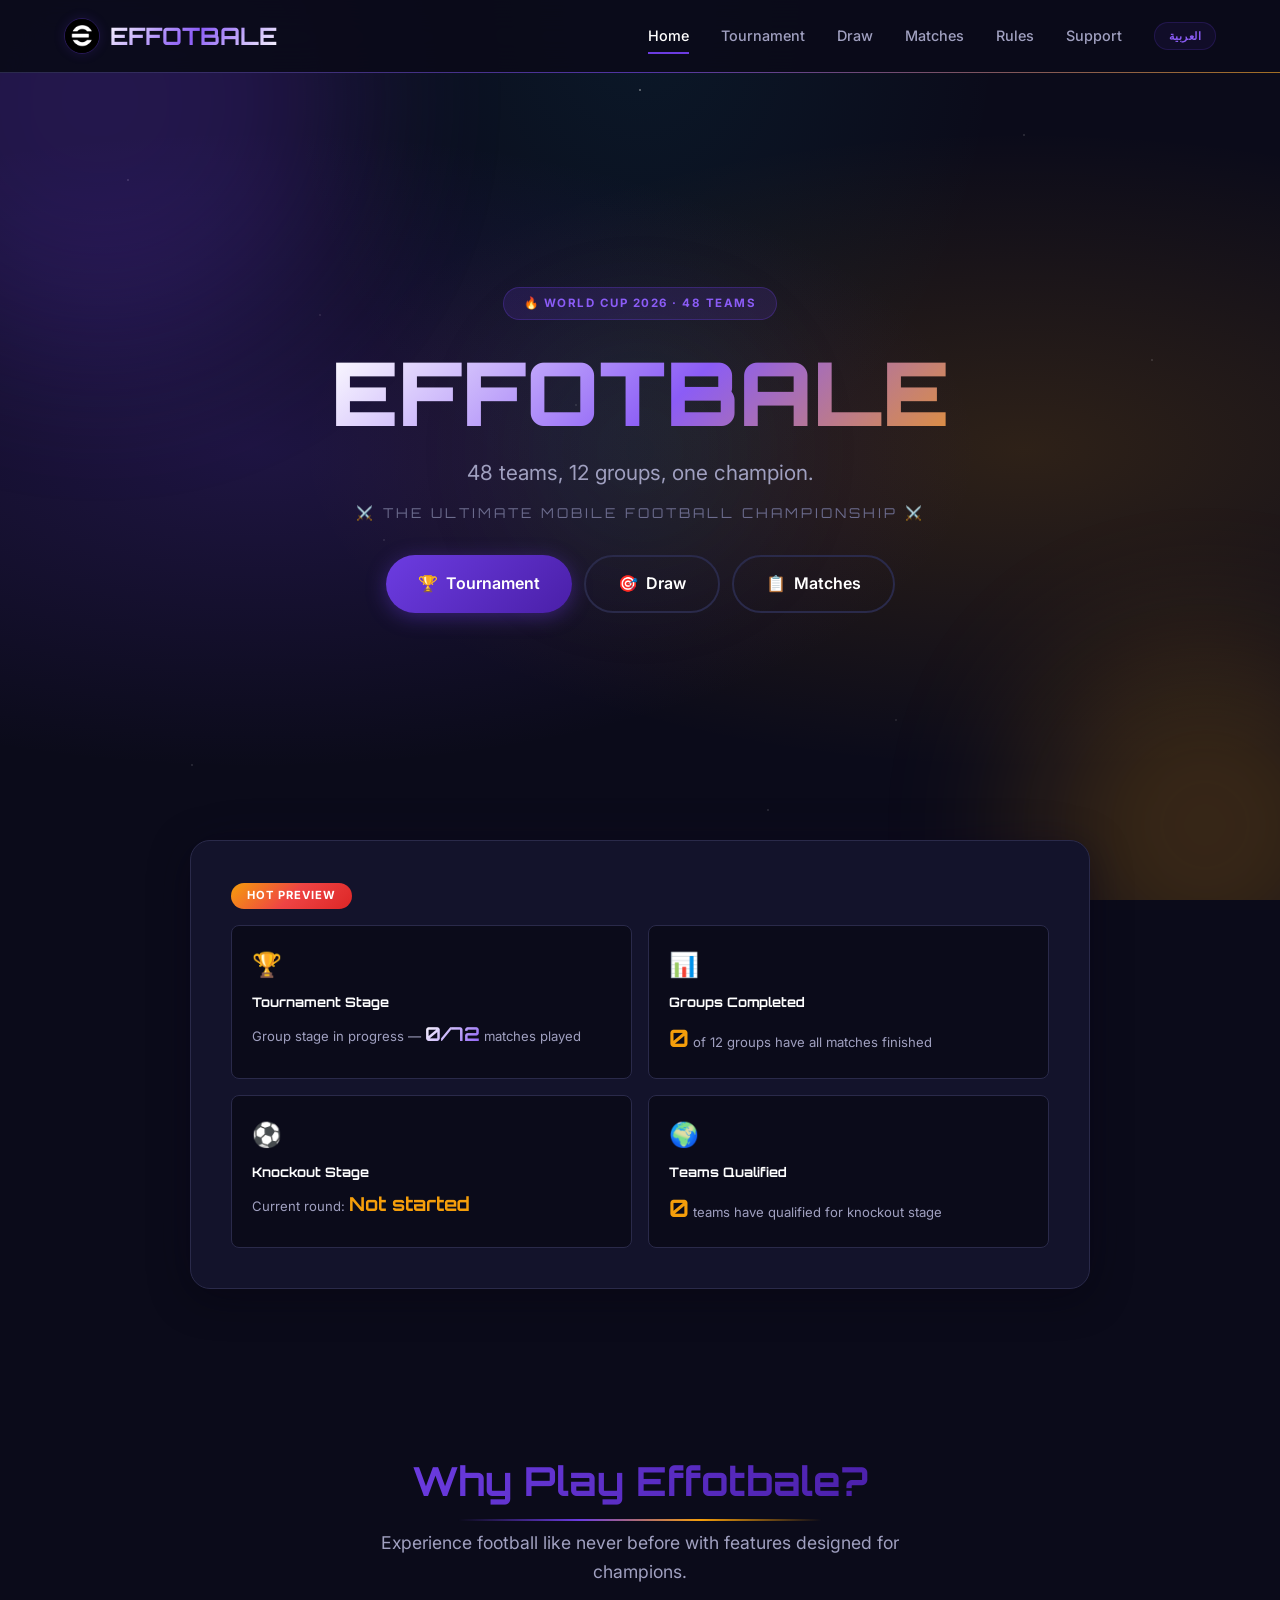
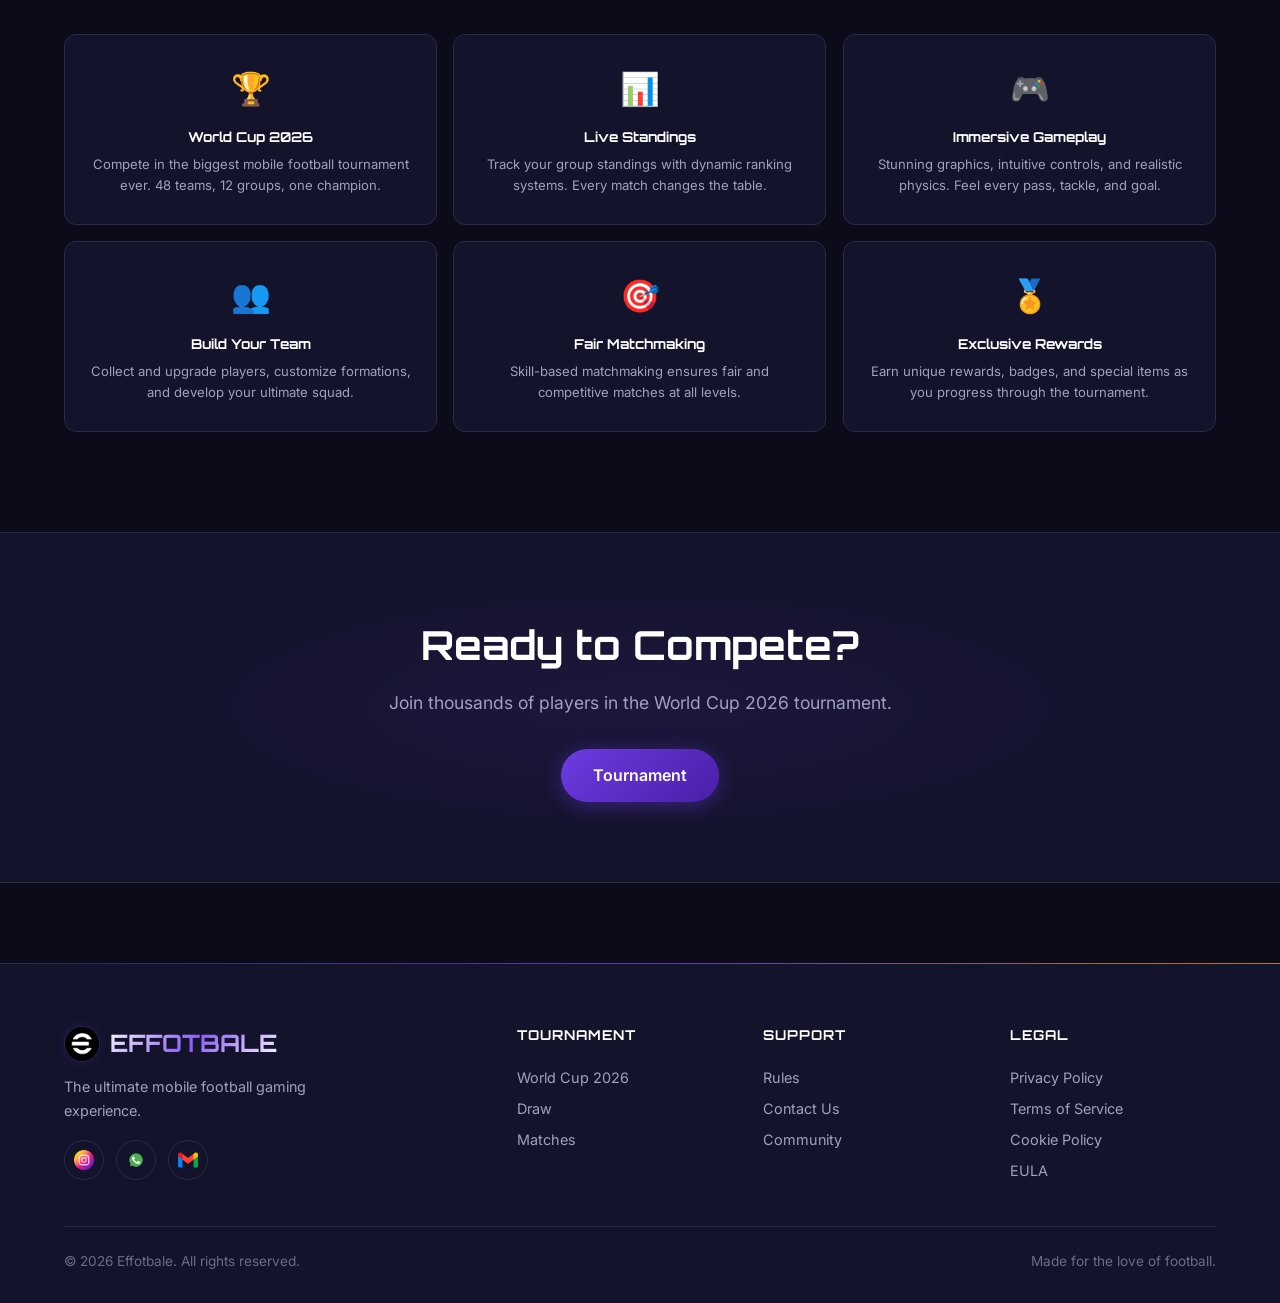
==== commit 68efec5c: "Update table columns, add Arabic language default, clean support form, and add team flags" ====
--- a/index.html
+++ b/index.html
@@ -168,10 +168,10 @@
       <div class="glow-orb g2"></div>
       <div class="glow-orb g3"></div>
       <div class="container">
-        <div class="hero-badge anim-scale-in">🔥 WORLD CUP 2026 · 48 TEAMS</div>
+        <div class="hero-badge anim-scale-in" data-i18n="heroBadge">🔥 WORLD CUP 2026 · 48 TEAMS</div>
         <h1 class="anim-tilt-in">EFFOTBALE</h1>
         <p class="hero-subtitle anim-slide-up stagger-1" data-i18n="tournament.subtitle">48 teams, 12 groups, one champion.</p>
-        <p class="hero-tagline anim-fade-slide stagger-2">⚔️ The Ultimate Mobile Football Championship ⚔️</p>
+        <p class="hero-tagline anim-fade-slide stagger-2" data-i18n="heroTagline">⚔️ The Ultimate Mobile Football Championship ⚔️</p>
         <div class="hero-buttons anim-slide-up stagger-3">
           <a href="tournament.html" class="btn btn-primary">🏆 <span data-i18n="nav.tournament">View Tournament</span></a>
           <a href="draw.html" class="btn btn-secondary">🎯 <span data-i18n="nav.draw">View Draw</span></a>
@@ -211,12 +211,12 @@
         <h2 class="section-title" data-i18n="features.title">Why Play Effotbale?</h2>
         <p class="section-subtitle" data-i18n="features.subtitle">Experience football like never before with features designed for champions.</p>
         <div class="hp-features-alt">
-          <div class="hp-fa-item anim-tilt-in card-hover-glow"><div class="hp-fa-icon">🏆</div><h4 data-i18n="tournament.title">World Cup 2026</h4><p>Compete in the biggest mobile football tournament ever. 48 teams, 12 groups, one champion.</p></div>
-          <div class="hp-fa-item anim-tilt-in stagger-1 card-hover-glow"><div class="hp-fa-icon">📊</div><h4>Live Standings</h4><p>Track your group standings with dynamic ranking systems. Every match changes the table.</p></div>
-          <div class="hp-fa-item anim-tilt-in stagger-2 card-hover-glow"><div class="hp-fa-icon">🎮</div><h4>Immersive Gameplay</h4><p>Stunning graphics, intuitive controls, and realistic physics. Feel every pass, tackle, and goal.</p></div>
-          <div class="hp-fa-item anim-tilt-in stagger-3 card-hover-glow"><div class="hp-fa-icon">👥</div><h4>Build Your Team</h4><p>Collect and upgrade players, customize formations, and develop your ultimate squad.</p></div>
-          <div class="hp-fa-item anim-tilt-in stagger-4 card-hover-glow"><div class="hp-fa-icon">🎯</div><h4>Fair Matchmaking</h4><p>Skill-based matchmaking ensures fair and competitive matches at all levels.</p></div>
-          <div class="hp-fa-item anim-tilt-in stagger-5 card-hover-glow"><div class="hp-fa-icon">🏅</div><h4>Exclusive Rewards</h4><p>Earn unique rewards, badges, and special items as you progress through the tournament.</p></div>
+          <div class="hp-fa-item anim-tilt-in card-hover-glow"><div class="hp-fa-icon">🏆</div><h4 data-i18n="tournament.title">World Cup 2026</h4><p data-i18n="f1desc">Compete in the biggest mobile football tournament ever. 48 teams, 12 groups, one champion.</p></div>
+          <div class="hp-fa-item anim-tilt-in stagger-1 card-hover-glow"><div class="hp-fa-icon">📊</div><h4 data-i18n="f2title">Live Standings</h4><p data-i18n="f2desc">Track your group standings with dynamic ranking systems. Every match changes the table.</p></div>
+          <div class="hp-fa-item anim-tilt-in stagger-2 card-hover-glow"><div class="hp-fa-icon">🎮</div><h4 data-i18n="f3title">Immersive Gameplay</h4><p data-i18n="f3desc">Stunning graphics, intuitive controls, and realistic physics. Feel every pass, tackle, and goal.</p></div>
+          <div class="hp-fa-item anim-tilt-in stagger-3 card-hover-glow"><div class="hp-fa-icon">👥</div><h4 data-i18n="f4title">Build Your Team</h4><p data-i18n="f4desc">Collect and upgrade players, customize formations, and develop your ultimate squad.</p></div>
+          <div class="hp-fa-item anim-tilt-in stagger-4 card-hover-glow"><div class="hp-fa-icon">🎯</div><h4 data-i18n="f5title">Fair Matchmaking</h4><p data-i18n="f5desc">Skill-based matchmaking ensures fair and competitive matches at all levels.</p></div>
+          <div class="hp-fa-item anim-tilt-in stagger-5 card-hover-glow"><div class="hp-fa-icon">🏅</div><h4 data-i18n="f6title">Exclusive Rewards</h4><p data-i18n="f6desc">Earn unique rewards, badges, and reward items as you progress through the tournament.</p></div>
         </div>
       </div>
     </section>
@@ -235,7 +235,7 @@
       <div class="footer-grid">
         <div class="footer-brand">
           <a href="index.html" class="nav-logo"><img src="images/site-logo.jpg" alt="Effotbale" class="nav-logo-img"> <span class="nav-logo-text">EFFOTBALE</span></a>
-          <p>The ultimate mobile football gaming experience.</p>
+          <p data-i18n="footerBrand">The ultimate mobile football gaming experience.</p>
           <div class="footer-social">
             <a href="https://instagram.com/mr_gt100" target="_blank" rel="noopener" aria-label="Instagram"><img src="images/instagram.png" alt="Instagram" style="width:20px;height:20px;border-radius:4px;"></a>
             <a href="https://wa.me/212783860620" target="_blank" rel="noopener" aria-label="WhatsApp"><img src="images/whatsapp.png" alt="WhatsApp" style="width:20px;height:20px;border-radius:4px;"></a>
@@ -244,22 +244,22 @@
         </div>
         <div class="footer-links">
           <h4 data-i18n="nav.tournament">Tournament</h4>
-          <a href="tournament.html">World Cup 2026</a>
+          <a href="tournament.html" data-i18n="wc2026">World Cup 2026</a>
           <a href="draw.html" data-i18n="nav.draw">Draw</a>
           <a href="classement.html" data-i18n="nav.matches">Matches</a>
         </div>
         <div class="footer-links">
           <h4 data-i18n="nav.support">Support</h4>
           <a href="faq.html" data-i18n="nav.faq">FAQ</a>
-          <a href="support.html">Contact Us</a>
-          <a href="#">Community</a>
+          <a href="support.html" data-i18n="contactUs">Contact Us</a>
+          <a href="#" data-i18n="community">Community</a>
         </div>
         <div class="footer-links">
-          <h4>Legal</h4>
-          <a href="#">Privacy Policy</a>
-          <a href="#">Terms of Service</a>
-          <a href="#">Cookie Policy</a>
-          <a href="#">EULA</a>
+          <h4 data-i18n="legal">Legal</h4>
+          <a href="#" data-i18n="privacy">Privacy Policy</a>
+          <a href="#" data-i18n="terms">Terms of Service</a>
+          <a href="#" data-i18n="cookie">Cookie Policy</a>
+          <a href="#" data-i18n="eula">EULA</a>
         </div>
       </div>
       <div class="footer-bottom">
